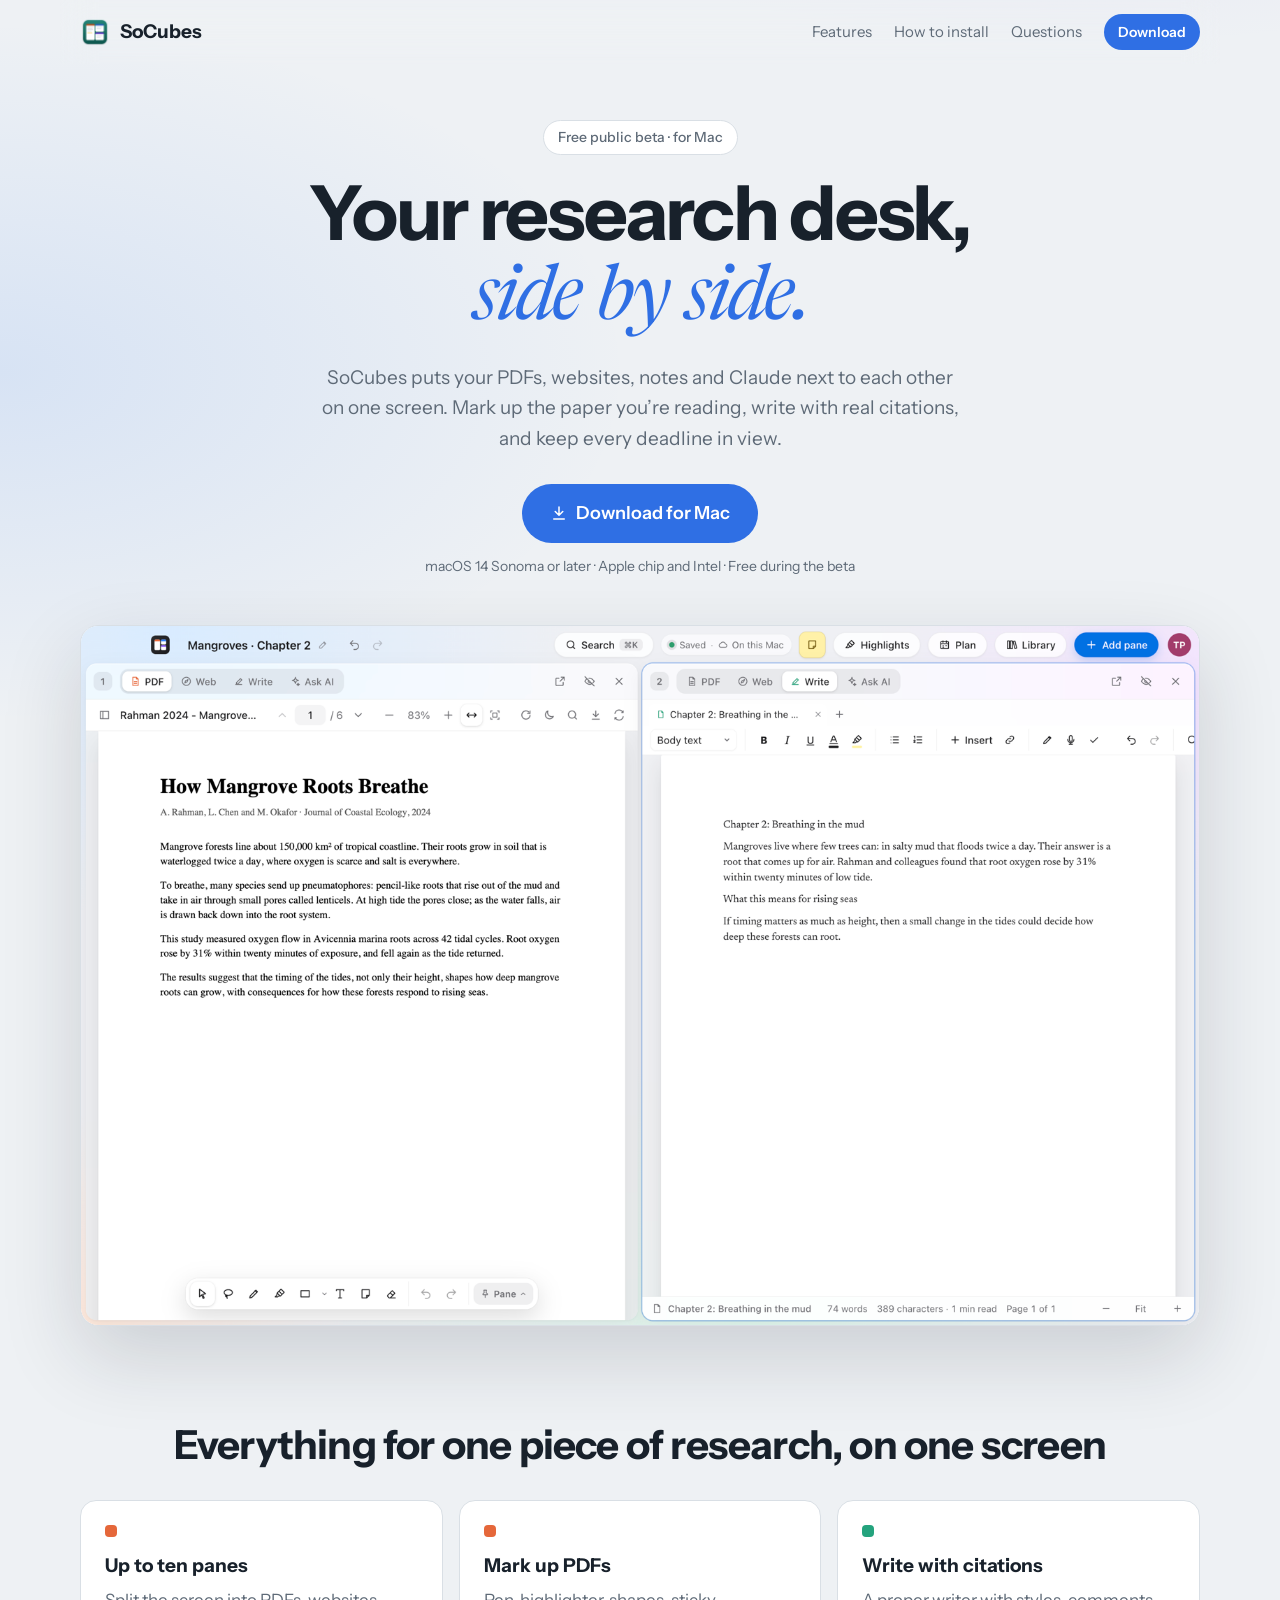
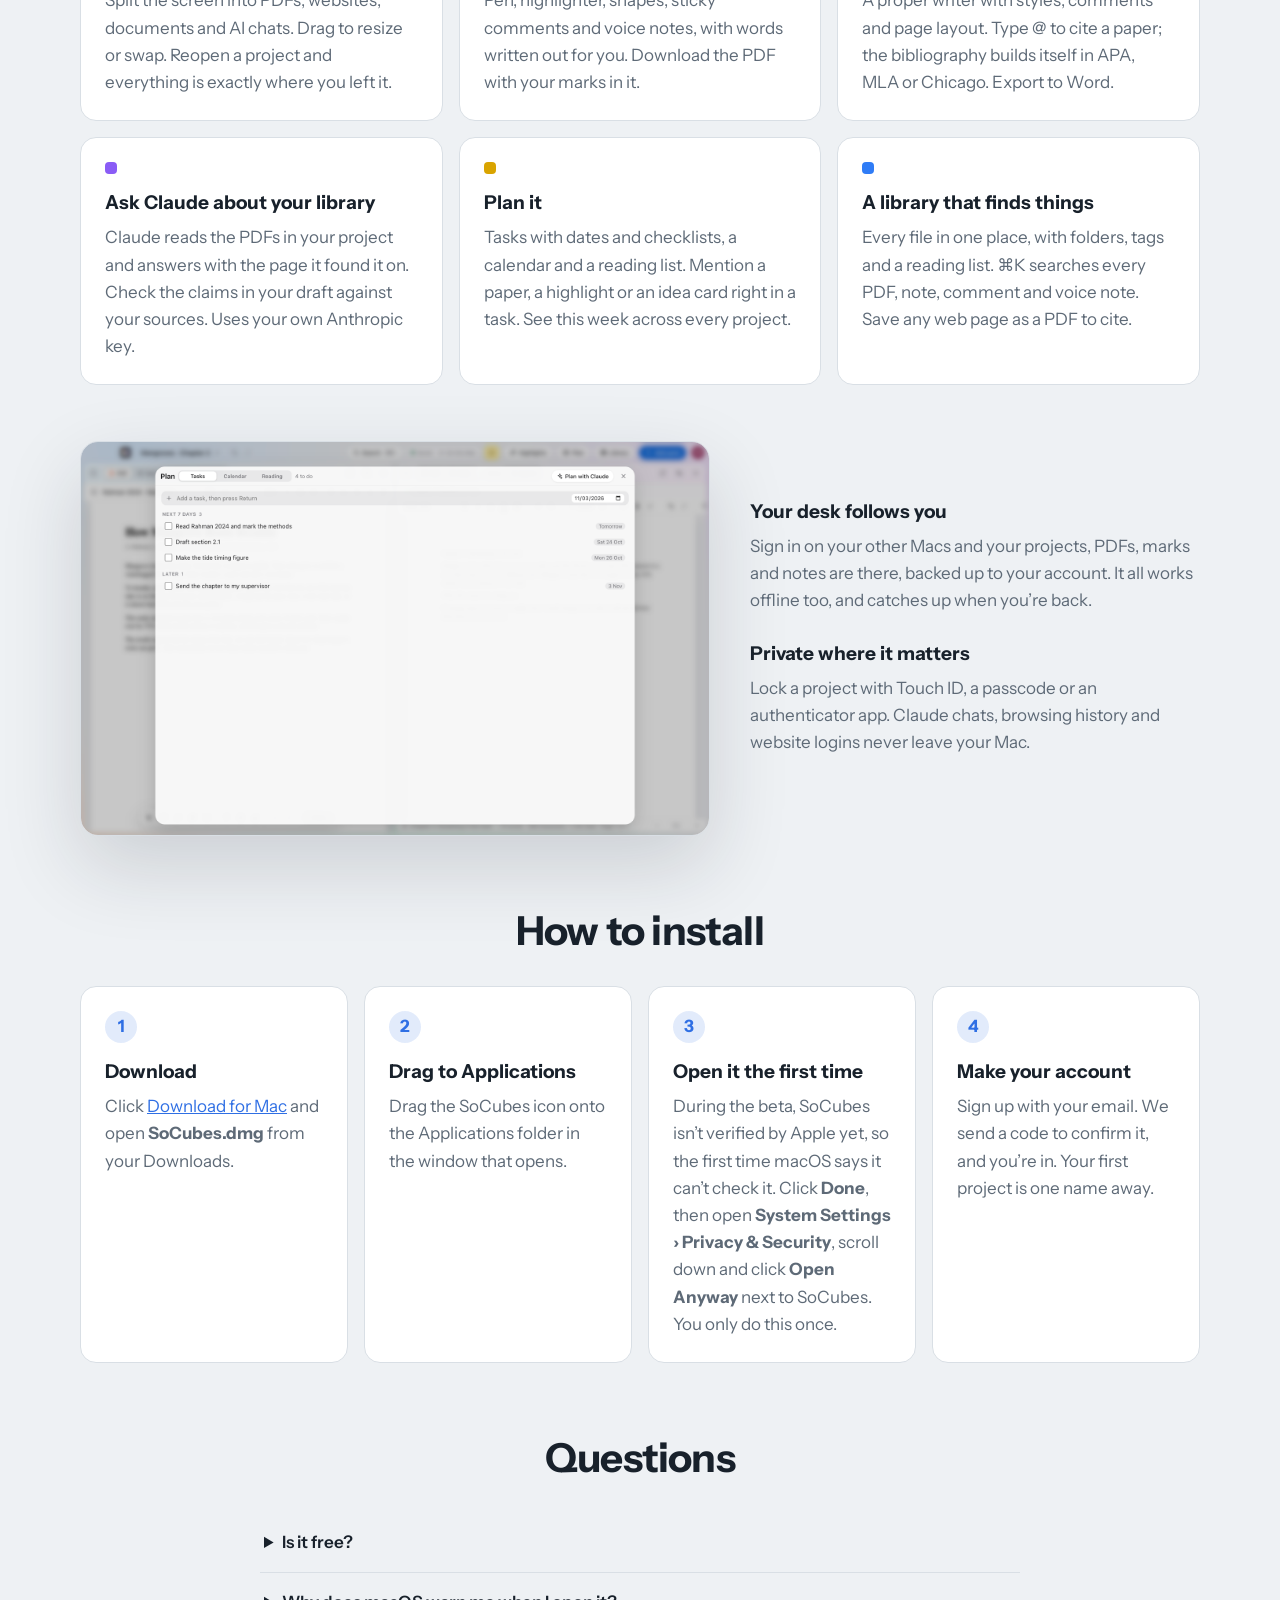
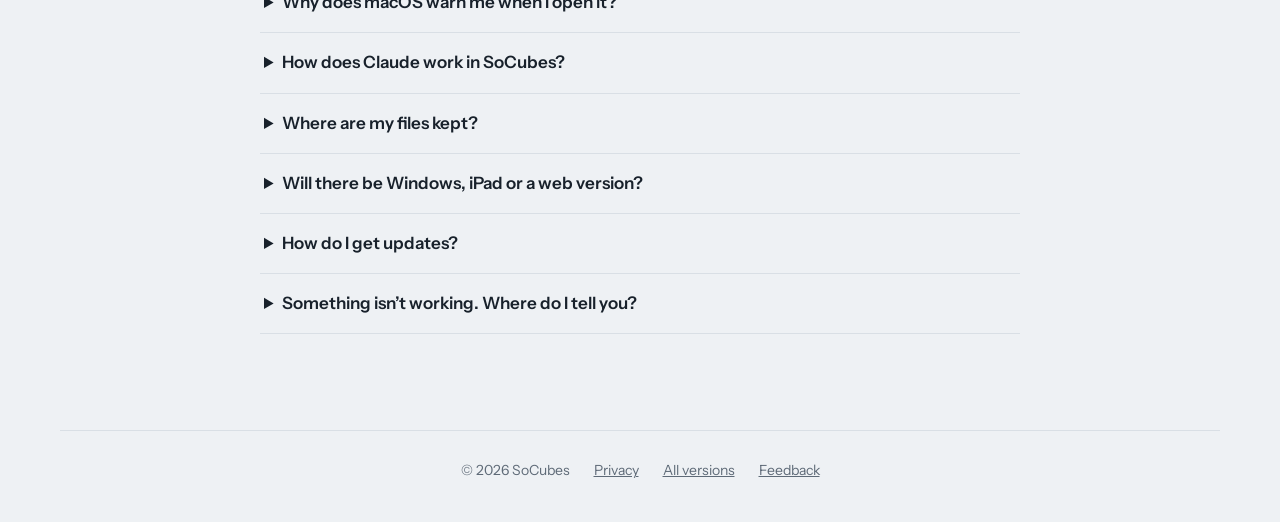
==== index.html @ 7f80adb2 "SoCubes website Co-Authored-By: Claude Opus 5.5 <noreply@anthropic.com>" ====
<!doctype html>
<html lang="en">
  <head>
    <meta charset="utf-8" />
    <meta name="viewport" content="width=device-width, initial-scale=1" />
    <title>SoCubes · Your research desk, side by side</title>
    <meta
      name="description"
      content="SoCubes puts your PDFs, websites, notes and Claude side by side on your Mac. Mark up papers, write with citations, plan your deadlines. Free while in beta."
    />
    <meta property="og:title" content="SoCubes · Your research desk, side by side" />
    <meta
      property="og:description"
      content="PDFs, websites, notes and Claude side by side on your Mac. Free while in beta."
    />
    <meta property="og:image" content="https://socubes.space/images/workspace.png" />
    <meta property="og:url" content="https://socubes.space/" />
    <meta name="twitter:card" content="summary_large_image" />
    <link rel="icon" type="image/png" href="images/icon.png" />
    <link rel="apple-touch-icon" href="images/icon.png" />
    <link rel="preconnect" href="https://fonts.googleapis.com" />
    <link rel="preconnect" href="https://fonts.gstatic.com" crossorigin />
    <link
      href="https://fonts.googleapis.com/css2?family=Instrument+Sans:wght@400;500;600;700&family=Newsreader:ital,opsz,wght@0,6..72,400;0,6..72,600;1,6..72,400&display=swap"
      rel="stylesheet"
    />
    <link rel="stylesheet" href="style.css" />
  </head>
  <body>
    <header class="top">
      <a class="brand" href="#">
        <img src="images/icon.png" alt="" width="30" height="30" />
        SoCubes
      </a>
      <nav class="top__nav" aria-label="Site">
        <a href="#features">Features</a>
        <a href="#install">How to install</a>
        <a href="#questions">Questions</a>
        <a class="button button--small" href="#download">Download</a>
      </nav>
    </header>

    <main>
      <section class="hero">
        <p class="pill">Free public beta · for Mac</p>
        <h1>Your research desk,<br /><em>side by side.</em></h1>
        <p class="hero__lead">
          SoCubes puts your PDFs, websites, notes and Claude next to each other on one screen. Mark up
          the paper you’re reading, write with real citations, and keep every deadline in view.
        </p>
        <div class="hero__actions" id="download">
          <a
            class="button button--big"
            href="https://github.com/Okkar685/socubes/releases/latest/download/SoCubes.dmg"
          >
            <svg width="18" height="18" viewBox="0 0 24 24" aria-hidden="true">
              <path
                d="M12 4v11M7 10l5 5 5-5M5 20h14"
                fill="none"
                stroke="currentColor"
                stroke-width="2"
                stroke-linecap="round"
                stroke-linejoin="round"
              />
            </svg>
            Download for Mac
          </a>
          <p class="hero__small">
            macOS 14 Sonoma or later · Apple chip and Intel · Free during the beta
          </p>
        </div>
        <figure class="shot shot--hero">
          <img
            src="images/workspace.png"
            alt="SoCubes with a research paper on the left and a chapter being written on the right"
            width="1600"
            height="1000"
          />
        </figure>
      </section>

      <section class="features" id="features">
        <h2>Everything for one piece of research, on one screen</h2>
        <div class="grid">
          <article class="card">
            <span class="card__dot" style="--dot: #e5673a"></span>
            <h3>Up to ten panes</h3>
            <p>
              Split the screen into PDFs, websites, documents and AI chats. Drag to resize or swap.
              Reopen a project and everything is exactly where you left it.
            </p>
          </article>
          <article class="card">
            <span class="card__dot" style="--dot: #e5673a"></span>
            <h3>Mark up PDFs</h3>
            <p>
              Pen, highlighter, shapes, sticky comments and voice notes, with words written out for
              you. Download the PDF with your marks in it.
            </p>
          </article>
          <article class="card">
            <span class="card__dot" style="--dot: #24a37d"></span>
            <h3>Write with citations</h3>
            <p>
              A proper writer with styles, comments and page layout. Type @ to cite a paper; the
              bibliography builds itself in APA, MLA or Chicago. Export to Word.
            </p>
          </article>
          <article class="card">
            <span class="card__dot" style="--dot: #8a5cf6"></span>
            <h3>Ask Claude about your library</h3>
            <p>
              Claude reads the PDFs in your project and answers with the page it found it on. Check
              the claims in your draft against your sources. Uses your own Anthropic key.
            </p>
          </article>
          <article class="card">
            <span class="card__dot" style="--dot: #d9a400"></span>
            <h3>Plan it</h3>
            <p>
              Tasks with dates and checklists, a calendar and a reading list. Mention a paper, a
              highlight or an idea card right in a task. See this week across every project.
            </p>
          </article>
          <article class="card">
            <span class="card__dot" style="--dot: #2f7cf6"></span>
            <h3>A library that finds things</h3>
            <p>
              Every file in one place, with folders, tags and a reading list. ⌘K searches every
              PDF, note, comment and voice note. Save any web page as a PDF to cite.
            </p>
          </article>
        </div>

        <div class="split">
          <figure class="shot">
            <img
              src="images/plan.png"
              alt="The plan: tasks due today, this week and later"
              width="1600"
              height="1000"
              loading="lazy"
            />
          </figure>
          <div class="split__text">
            <h3>Your desk follows you</h3>
            <p>
              Sign in on your other Macs and your projects, PDFs, marks and notes are there, backed
              up to your account. It all works offline too, and catches up when you’re back.
            </p>
            <h3>Private where it matters</h3>
            <p>
              Lock a project with Touch ID, a passcode or an authenticator app. Claude chats,
              browsing history and website logins never leave your Mac.
            </p>
          </div>
        </div>
      </section>

      <section class="install" id="install">
        <h2>How to install</h2>
        <ol class="steps">
          <li>
            <h3>Download</h3>
            <p>
              Click <a href="#download">Download for Mac</a> and open <b>SoCubes.dmg</b> from your
              Downloads.
            </p>
          </li>
          <li>
            <h3>Drag to Applications</h3>
            <p>Drag the SoCubes icon onto the Applications folder in the window that opens.</p>
          </li>
          <li>
            <h3>Open it the first time</h3>
            <p>
              During the beta, SoCubes isn’t verified by Apple yet, so the first time macOS says it
              can’t check it. Click <b>Done</b>, then open
              <b>System Settings › Privacy &amp; Security</b>, scroll down and click
              <b>Open Anyway</b> next to SoCubes. You only do this once.
            </p>
          </li>
          <li>
            <h3>Make your account</h3>
            <p>
              Sign up with your email. We send a code to confirm it, and you’re in. Your first
              project is one name away.
            </p>
          </li>
        </ol>
      </section>

      <section class="faq" id="questions">
        <h2>Questions</h2>
        <details>
          <summary>Is it free?</summary>
          <p>Yes, completely free while SoCubes is in beta.</p>
        </details>
        <details>
          <summary>Why does macOS warn me when I open it?</summary>
          <p>
            Apple checks apps that aren’t from the App Store. SoCubes is going through that check
            now; until it’s done, macOS asks you to confirm once (step 3 above). Updates after that
            will open without the warning.
          </p>
        </details>
        <details>
          <summary>How does Claude work in SoCubes?</summary>
          <p>
            You add your own key from Anthropic in Settings. It’s kept in your Mac’s Keychain, and
            your questions go from your Mac straight to Anthropic. You can also sign in to ChatGPT,
            Gemini, Perplexity, Grok or Copilot right inside a pane.
          </p>
        </details>
        <details>
          <summary>Where are my files kept?</summary>
          <p>
            On your Mac first, and backed up to your SoCubes account so they appear on your other
            Macs. Only you can see them. Read the <a href="privacy.html">privacy page</a> for the
            details.
          </p>
        </details>
        <details>
          <summary>Will there be Windows, iPad or a web version?</summary>
          <p>Yes, they’re on the way, with the same account, so your desk follows you there too.</p>
        </details>
        <details>
          <summary>How do I get updates?</summary>
          <p>
            SoCubes tells you when a new version is out. Click <b>Download</b>, then drag it to
            Applications again; your projects stay just as they are.
          </p>
        </details>
        <details>
          <summary>Something isn’t working. Where do I tell you?</summary>
          <p>
            Tell us on the
            <a href="https://github.com/Okkar685/socubes/issues">SoCubes feedback page</a>. Say
            what you did and what happened, and add a screenshot if you can.
          </p>
        </details>
      </section>
    </main>

    <footer class="foot">
      <span>© 2026 SoCubes</span>
      <a href="privacy.html">Privacy</a>
      <a href="https://github.com/Okkar685/socubes/releases">All versions</a>
      <a href="https://github.com/Okkar685/socubes/issues">Feedback</a>
    </footer>
  </body>
</html>
---- style.css ----
:root {
  --bg: #eef1f4;
  --surface: #ffffff;
  --ink: #18212b;
  --muted: #5e6a77;
  --line: #d9dfe5;
  --accent: #2f6fe4;
  --accent-ink: #ffffff;
  --shadow: 0 30px 80px rgb(24 33 43 / 16%);
  color-scheme: light dark;
}

@media (prefers-color-scheme: dark) {
  :root {
    --bg: #12161b;
    --surface: #1c2229;
    --ink: #eef2f6;
    --muted: #9aa6b2;
    --line: #2c343d;
    --accent: #5b93f5;
    --shadow: 0 30px 80px rgb(0 0 0 / 50%);
  }
}

* {
  box-sizing: border-box;
}

html {
  scroll-behavior: smooth;
}

body {
  margin: 0;
  background:
    radial-gradient(1200px 600px at 85% -10%, color-mix(in srgb, #8a5cf6 14%, transparent), transparent 70%),
    radial-gradient(900px 500px at 0% 10%, color-mix(in srgb, #2f7cf6 12%, transparent), transparent 70%),
    var(--bg);
  color: var(--ink);
  font-family: 'Instrument Sans', system-ui, sans-serif;
  font-size: 17px;
  line-height: 1.6;
}

a {
  color: var(--accent);
}

img {
  max-width: 100%;
  height: auto;
  display: block;
}

.top {
  position: sticky;
  top: 0;
  z-index: 5;
  display: flex;
  align-items: center;
  justify-content: space-between;
  gap: 16px;
  max-width: 1160px;
  margin: 0 auto;
  padding: 14px 20px;
  backdrop-filter: blur(16px);
}

.brand {
  display: flex;
  align-items: center;
  gap: 10px;
  color: var(--ink);
  font-size: 19px;
  font-weight: 700;
  text-decoration: none;
}

.brand img {
  border-radius: 8px;
}

.top__nav {
  display: flex;
  align-items: center;
  gap: 22px;
  font-size: 15px;
}

.top__nav a:not(.button) {
  color: var(--muted);
  text-decoration: none;
}

.top__nav a:not(.button):hover {
  color: var(--ink);
}

.button {
  display: inline-flex;
  align-items: center;
  gap: 8px;
  padding: 10px 18px;
  border-radius: 999px;
  background: var(--accent);
  color: var(--accent-ink);
  font-weight: 600;
  text-decoration: none;
  transition: transform 0.15s ease, box-shadow 0.15s ease;
}

.button:hover {
  transform: translateY(-1px);
  box-shadow: 0 10px 24px color-mix(in srgb, var(--accent) 35%, transparent);
}

.button--small {
  padding: 7px 14px;
  font-size: 14px;
}

.button--big {
  padding: 15px 28px;
  font-size: 18px;
}

main {
  max-width: 1160px;
  margin: 0 auto;
  padding: 0 20px;
}

.hero {
  padding: 56px 0 24px;
  text-align: center;
}

.pill {
  display: inline-block;
  margin: 0 0 18px;
  padding: 5px 14px;
  border: 1px solid var(--line);
  border-radius: 999px;
  background: var(--surface);
  color: var(--muted);
  font-size: 14px;
  font-weight: 500;
}

h1 {
  margin: 0;
  font-size: clamp(40px, 7vw, 76px);
  line-height: 1.04;
  letter-spacing: -0.03em;
}

h1 em {
  font-family: 'Newsreader', Georgia, serif;
  font-weight: 400;
  color: var(--accent);
}

.hero__lead {
  max-width: 640px;
  margin: 22px auto 30px;
  color: var(--muted);
  font-size: 19px;
}

.hero__small {
  margin: 12px 0 0;
  color: var(--muted);
  font-size: 14px;
}

.shot {
  margin: 0;
  overflow: hidden;
  border: 1px solid var(--line);
  border-radius: 18px;
  background: var(--surface);
  box-shadow: var(--shadow);
}

.shot--hero {
  margin-top: 48px;
}

section {
  padding: 72px 0 0;
}

h2 {
  margin: 0 0 32px;
  font-size: clamp(28px, 4vw, 40px);
  line-height: 1.15;
  letter-spacing: -0.02em;
  text-align: center;
}

h3 {
  margin: 0 0 6px;
  font-size: 19px;
}

.grid {
  display: grid;
  grid-template-columns: repeat(auto-fit, minmax(300px, 1fr));
  gap: 16px;
}

.card {
  padding: 24px;
  border: 1px solid var(--line);
  border-radius: 16px;
  background: var(--surface);
}

.card p,
.split__text p,
.steps p,
.faq p {
  margin: 0;
  color: var(--muted);
}

.card__dot {
  display: block;
  width: 12px;
  height: 12px;
  margin-bottom: 14px;
  border-radius: 4px;
  background: var(--dot);
}

.split {
  display: grid;
  grid-template-columns: minmax(0, 1.4fr) minmax(0, 1fr);
  align-items: center;
  gap: 40px;
  margin-top: 56px;
}

.split__text h3 + p {
  margin-bottom: 24px;
}

.steps {
  display: grid;
  grid-template-columns: repeat(auto-fit, minmax(240px, 1fr));
  gap: 16px;
  margin: 0;
  padding: 0;
  list-style: none;
  counter-reset: step;
}

.steps li {
  position: relative;
  padding: 24px;
  border: 1px solid var(--line);
  border-radius: 16px;
  background: var(--surface);
  counter-increment: step;
}

.steps li::before {
  content: counter(step);
  display: grid;
  place-items: center;
  width: 32px;
  height: 32px;
  margin-bottom: 14px;
  border-radius: 50%;
  background: color-mix(in srgb, var(--accent) 14%, transparent);
  color: var(--accent);
  font-weight: 700;
}

.faq {
  max-width: 760px;
  margin: 0 auto;
}

.faq details {
  border-bottom: 1px solid var(--line);
  padding: 16px 4px;
}

.faq summary {
  cursor: pointer;
  font-weight: 600;
}

.faq details p {
  margin-top: 8px;
}

.foot {
  display: flex;
  flex-wrap: wrap;
  justify-content: center;
  gap: 8px 24px;
  max-width: 1160px;
  margin: 96px auto 0;
  padding: 28px 20px 40px;
  border-top: 1px solid var(--line);
  color: var(--muted);
  font-size: 14px;
}

.foot a {
  color: var(--muted);
}

.page {
  max-width: 760px;
  margin: 0 auto;
  padding: 40px 20px 0;
}

.page h1 {
  font-size: clamp(32px, 5vw, 48px);
  margin-bottom: 8px;
}

.page h2 {
  margin: 40px 0 10px;
  font-size: 22px;
  text-align: left;
}

.page p,
.page li {
  color: var(--muted);
}

@media (max-width: 760px) {
  .top__nav a:not(.button) {
    display: none;
  }

  .split {
    grid-template-columns: 1fr;
  }

  .hero {
    padding-top: 32px;
  }
}
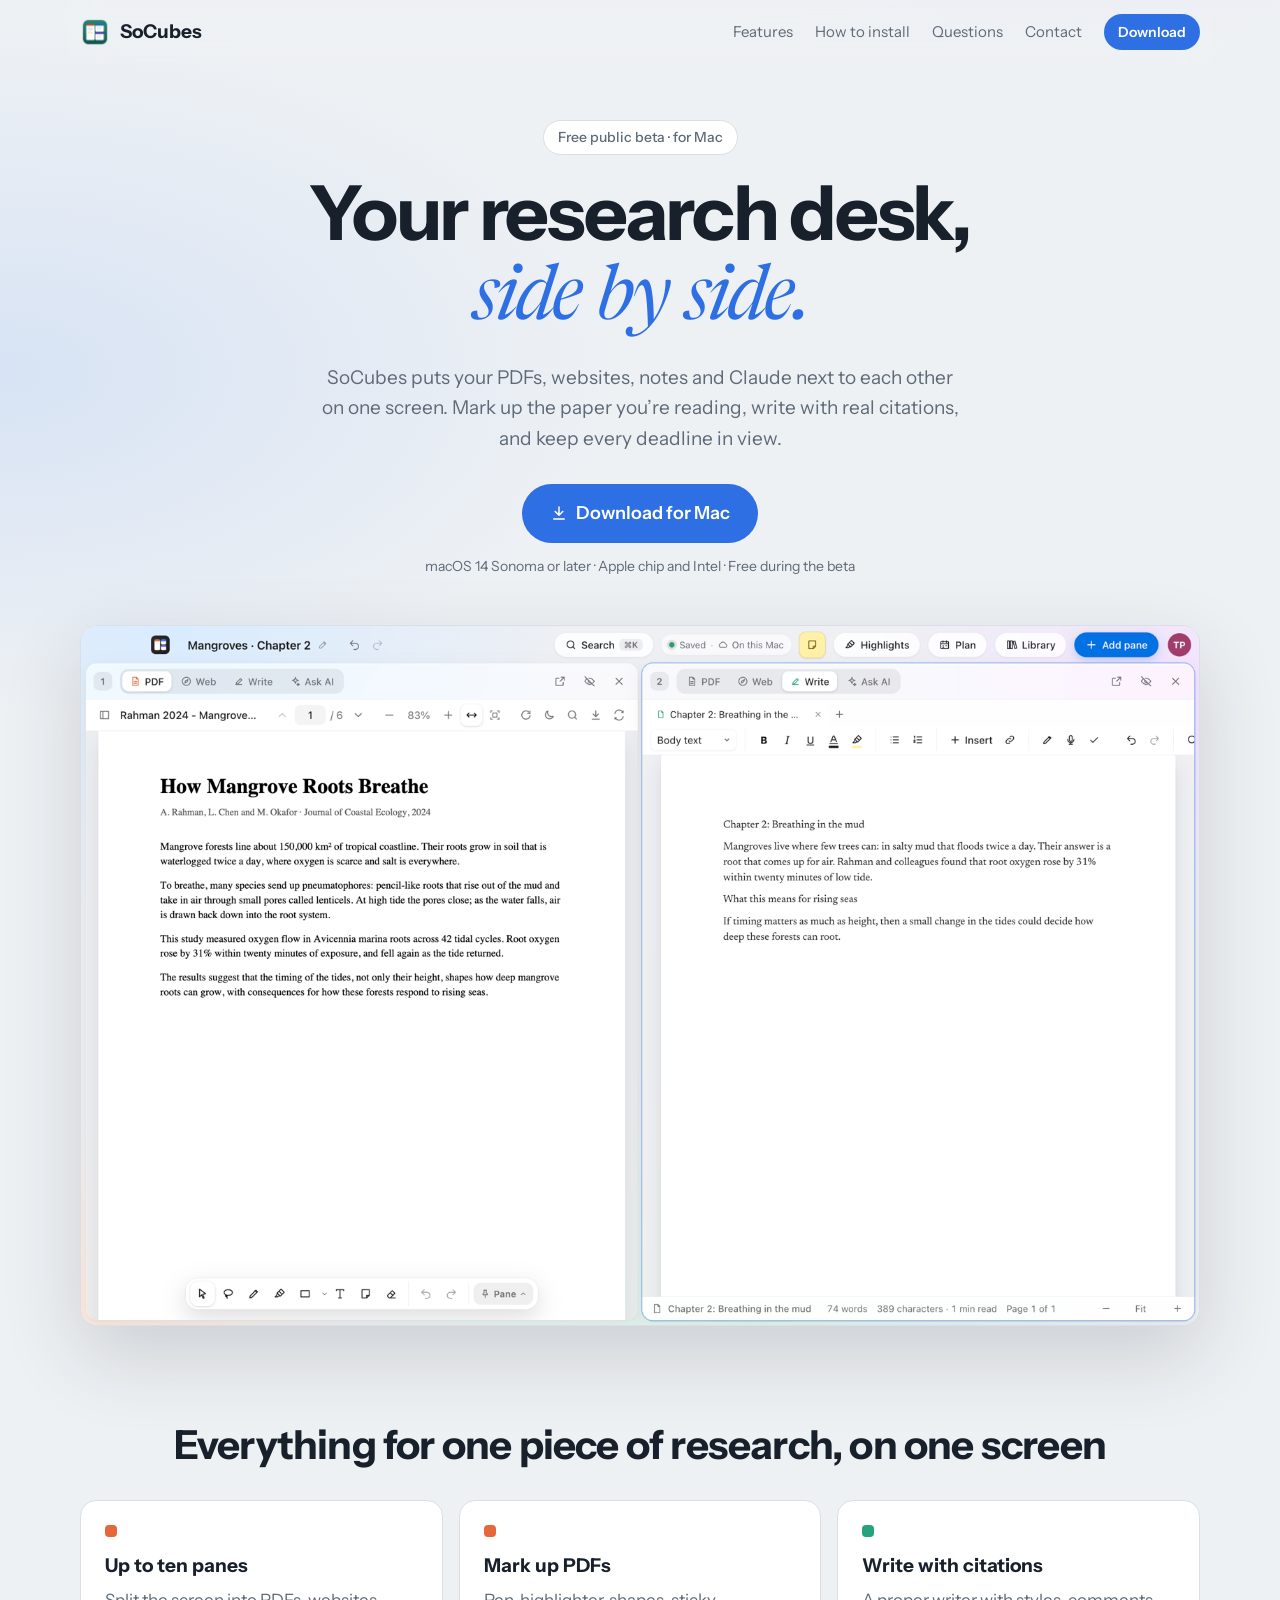
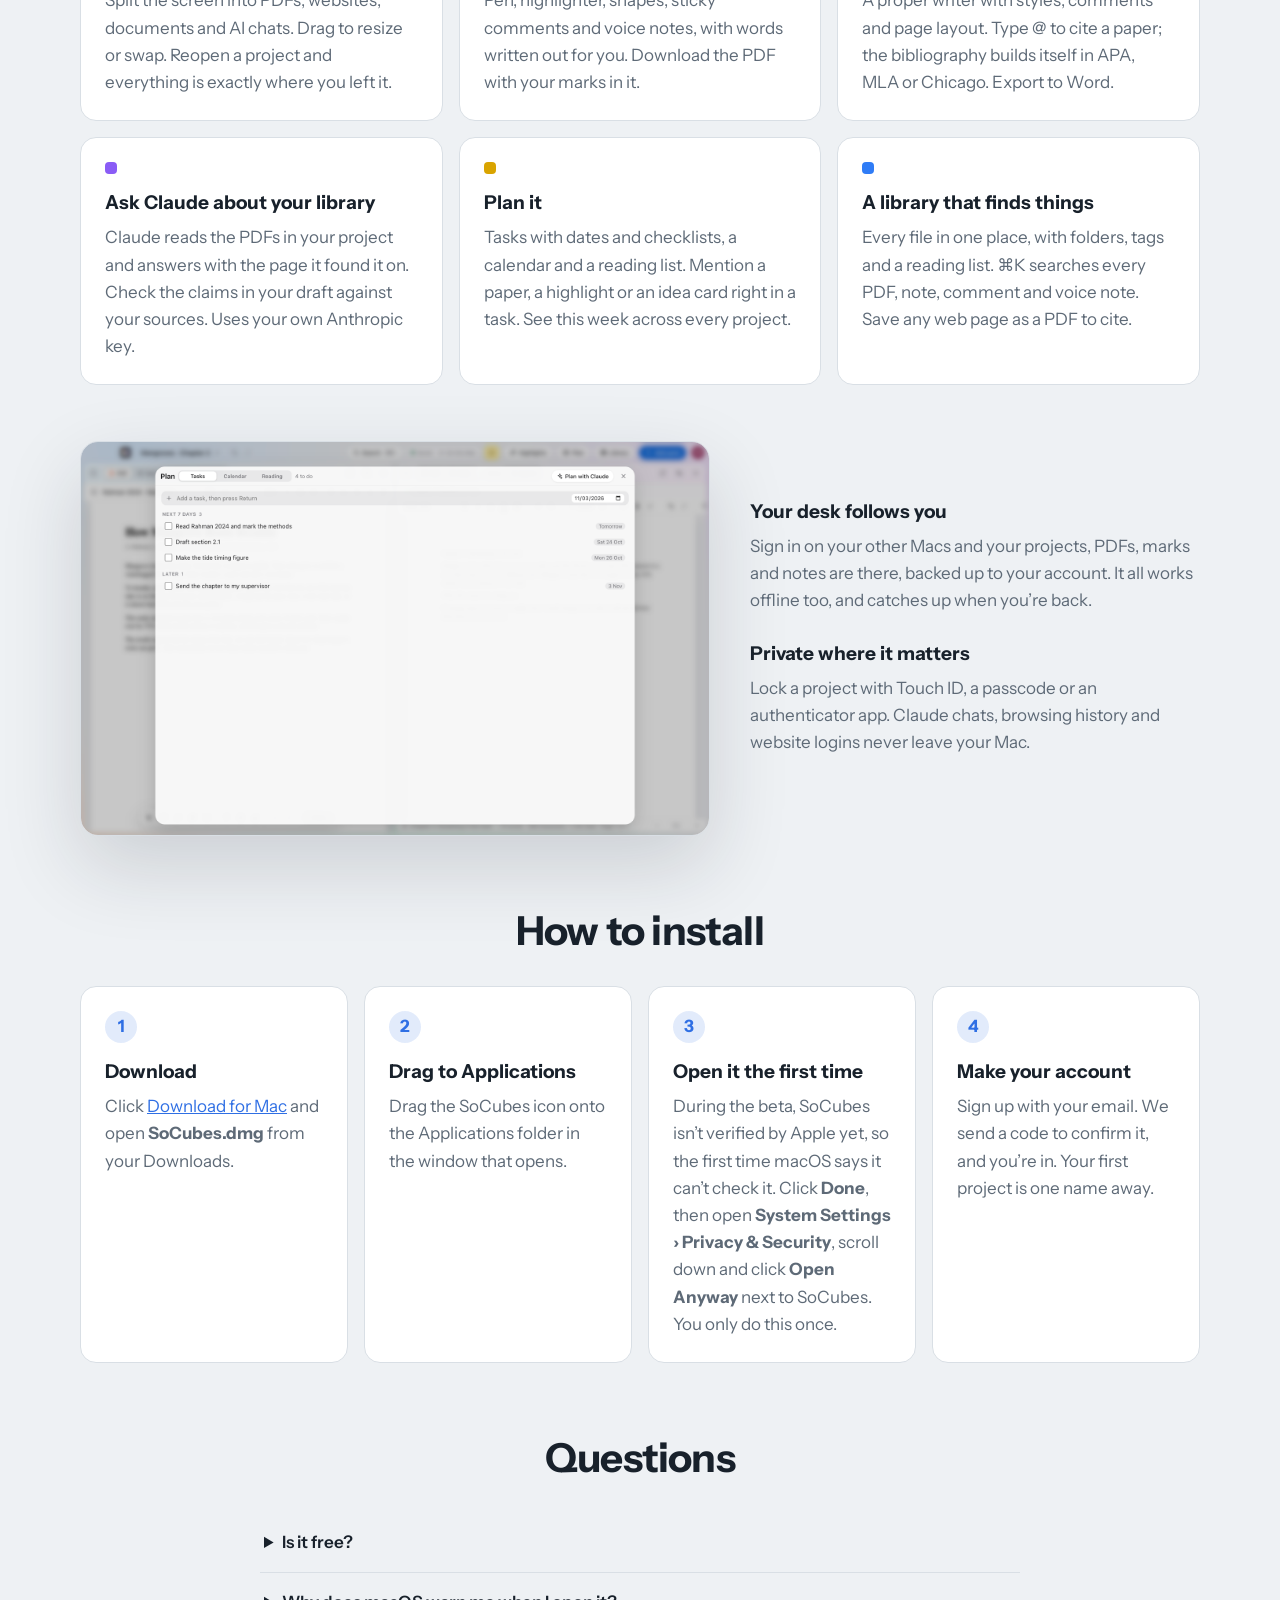
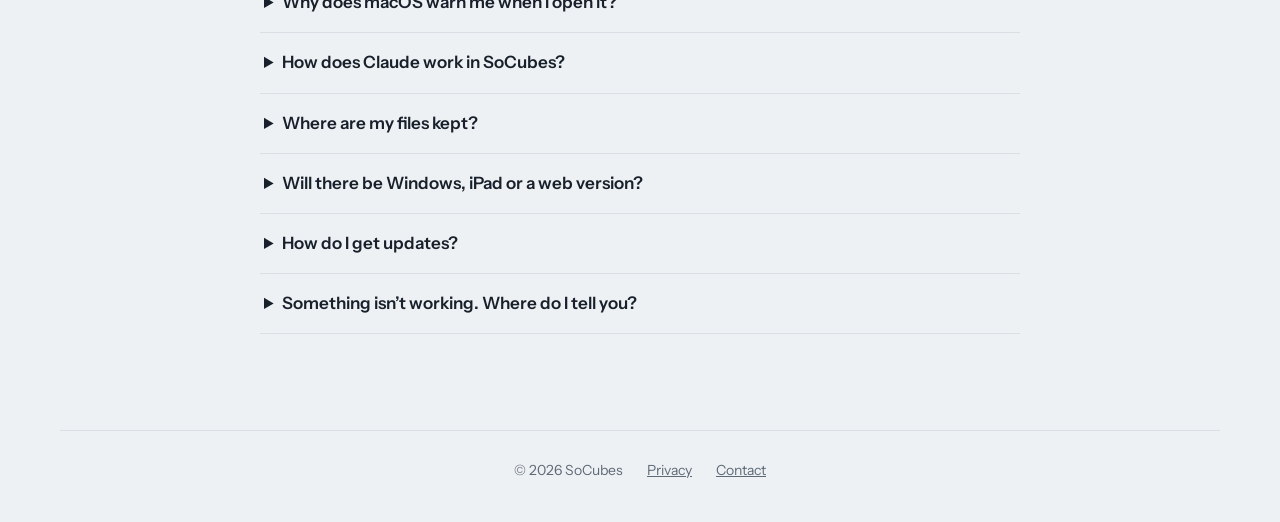
==== commit eb081d36: "Contact form, /download link, no GitHub links Co-Authored-By: Claude Opus 5.5 <noreply@anthropic.com" ====
--- a/index.html
+++ b/index.html
@@ -36,6 +36,7 @@
         <a href="#features">Features</a>
         <a href="#install">How to install</a>
         <a href="#questions">Questions</a>
+        <a href="contact.html">Contact</a>
         <a class="button button--small" href="#download">Download</a>
       </nav>
     </header>
@@ -51,7 +52,7 @@
         <div class="hero__actions" id="download">
           <a
             class="button button--big"
-            href="https://github.com/Okkar685/socubes/releases/latest/download/SoCubes.dmg"
+            href="/download"
           >
             <svg width="18" height="18" viewBox="0 0 24 24" aria-hidden="true">
               <path
@@ -234,9 +235,8 @@
         <details>
           <summary>Something isn’t working. Where do I tell you?</summary>
           <p>
-            Tell us on the
-            <a href="https://github.com/Okkar685/socubes/issues">SoCubes feedback page</a>. Say
-            what you did and what happened, and add a screenshot if you can.
+            Write to us on the <a href="contact.html">contact page</a>. Say what you did and what
+            happened; we read every message.
           </p>
         </details>
       </section>
@@ -245,8 +245,7 @@
     <footer class="foot">
       <span>© 2026 SoCubes</span>
       <a href="privacy.html">Privacy</a>
-      <a href="https://github.com/Okkar685/socubes/releases">All versions</a>
-      <a href="https://github.com/Okkar685/socubes/issues">Feedback</a>
+      <a href="contact.html">Contact</a>
     </footer>
   </body>
 </html>
--- a/style.css
+++ b/style.css
@@ -348,3 +348,77 @@
     padding-top: 32px;
   }
 }
+
+/* ---------- Contact ---------- */
+
+.contact {
+  display: flex;
+  flex-direction: column;
+  gap: 16px;
+  margin-top: 28px;
+  padding: 24px;
+  border: 1px solid var(--line);
+  border-radius: 16px;
+  background: var(--surface);
+}
+
+.contact__row {
+  display: grid;
+  grid-template-columns: repeat(auto-fit, minmax(220px, 1fr));
+  gap: 16px;
+}
+
+.contact__field {
+  display: flex;
+  flex-direction: column;
+  gap: 6px;
+  font-size: 15px;
+  font-weight: 600;
+}
+
+.contact input,
+.contact select,
+.contact textarea {
+  width: 100%;
+  padding: 11px 13px;
+  border: 1px solid var(--line);
+  border-radius: 10px;
+  background: var(--bg);
+  color: var(--ink);
+  font: inherit;
+  font-weight: 400;
+}
+
+.contact textarea {
+  resize: vertical;
+}
+
+.contact input:focus,
+.contact select:focus,
+.contact textarea:focus {
+  outline: 2px solid color-mix(in srgb, var(--accent) 50%, transparent);
+  border-color: var(--accent);
+}
+
+.contact .button {
+  align-self: flex-start;
+  border: 0;
+  cursor: pointer;
+  font-family: inherit;
+}
+
+.contact__small {
+  margin: 0;
+  color: var(--muted);
+  font-size: 14px;
+}
+
+.contact__trap {
+  position: absolute;
+  left: -10000px;
+}
+
+.page--center {
+  text-align: center;
+  padding-top: 96px;
+}
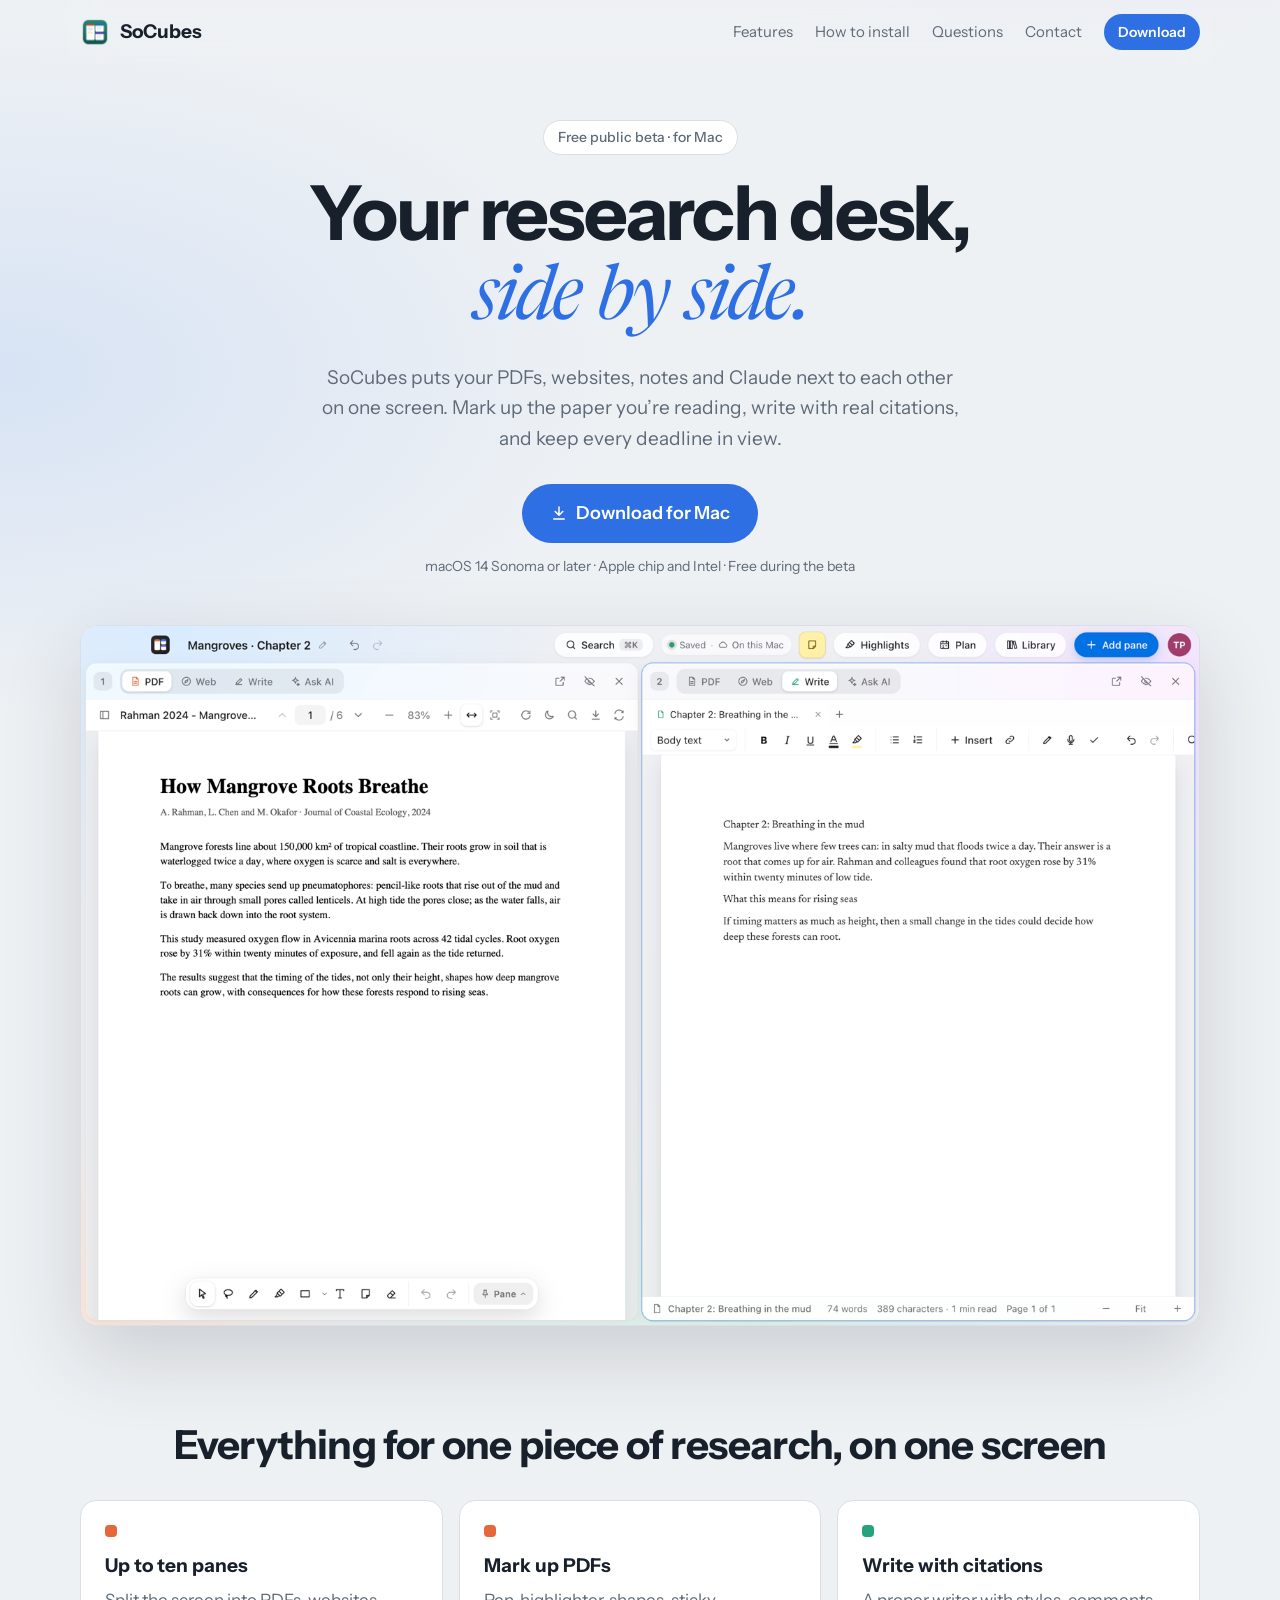
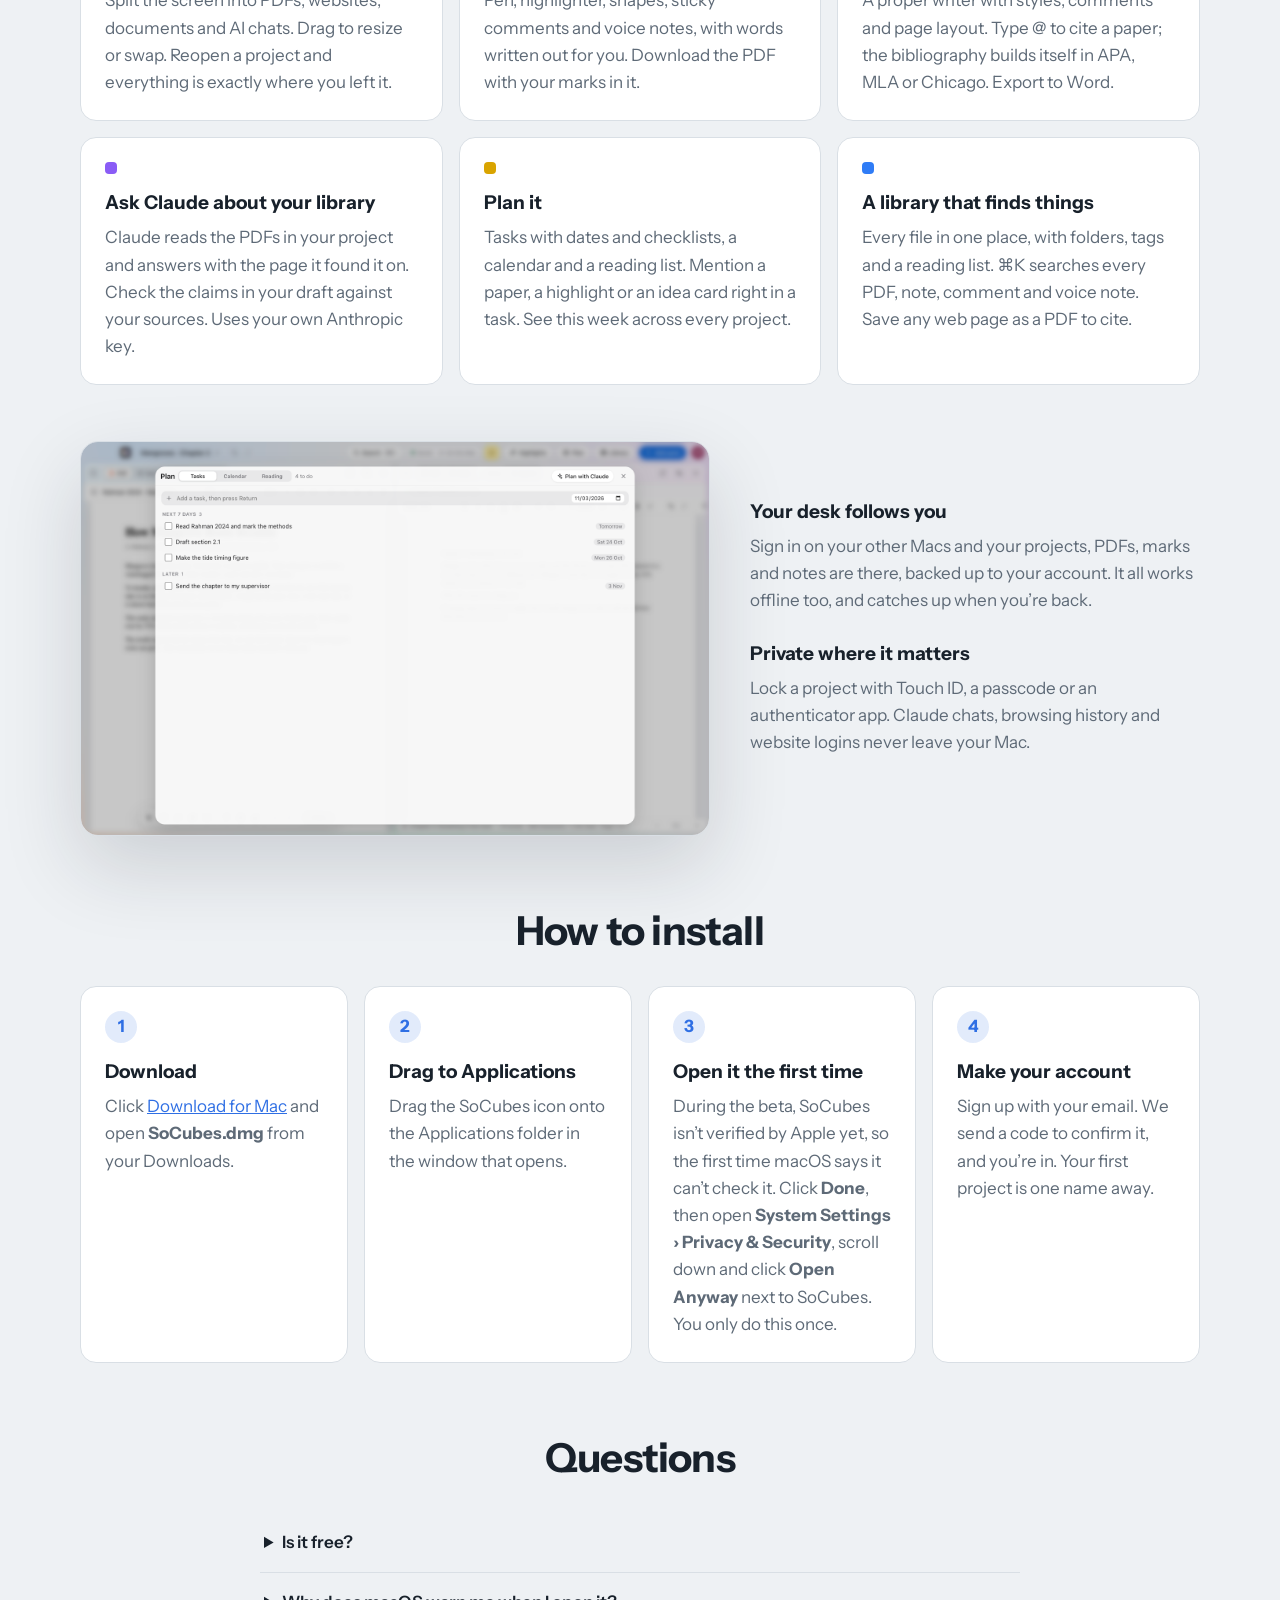
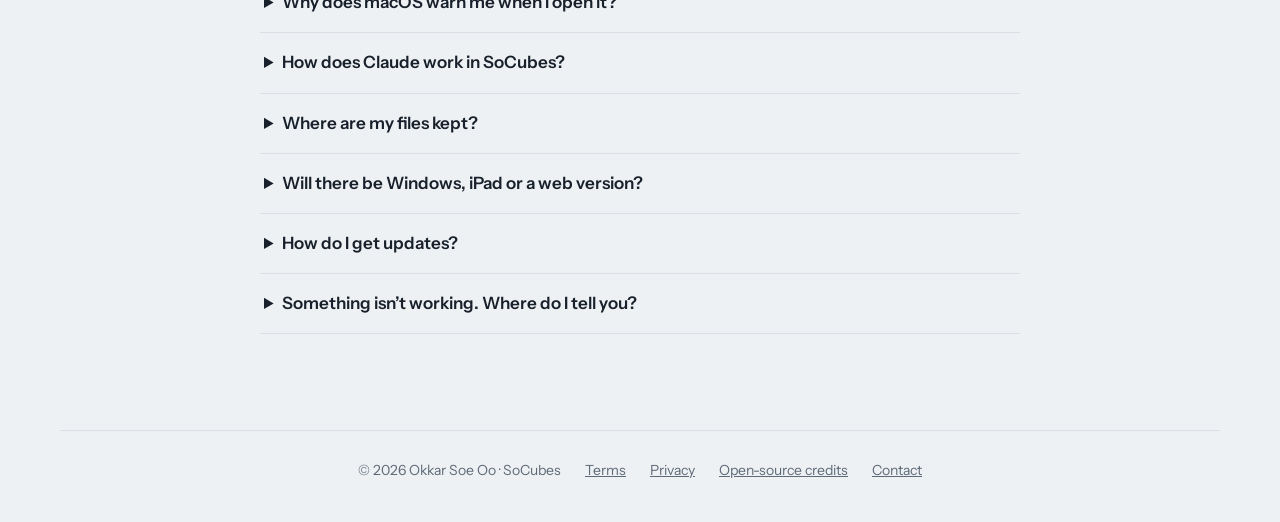
==== commit 5f68a6d8: "Terms, privacy, credits Co-Authored-By: Claude Opus 5.5 <noreply@anthropic.com>" ====
--- a/index.html
+++ b/index.html
@@ -243,8 +243,10 @@
     </main>
 
     <footer class="foot">
-      <span>© 2026 SoCubes</span>
+      <span>© 2026 Okkar Soe Oo · SoCubes</span>
+      <a href="terms.html">Terms</a>
       <a href="privacy.html">Privacy</a>
+      <a href="credits.html">Open-source credits</a>
       <a href="contact.html">Contact</a>
     </footer>
   </body>
--- a/style.css
+++ b/style.css
@@ -422,3 +422,34 @@
   text-align: center;
   padding-top: 96px;
 }
+
+/* ---------- Credits ---------- */
+
+.credits {
+  margin: 24px 0 0;
+  padding: 0;
+  list-style: none;
+  columns: 2 280px;
+  column-gap: 32px;
+  font-size: 14px;
+}
+
+.credits li {
+  break-inside: avoid;
+  padding: 4px 0;
+}
+
+.credits span {
+  color: var(--muted);
+}
+
+/* ---------- Terms and privacy ---------- */
+
+.legal h2 {
+  font-size: 19px;
+}
+
+.legal p,
+.legal li {
+  line-height: 1.65;
+}
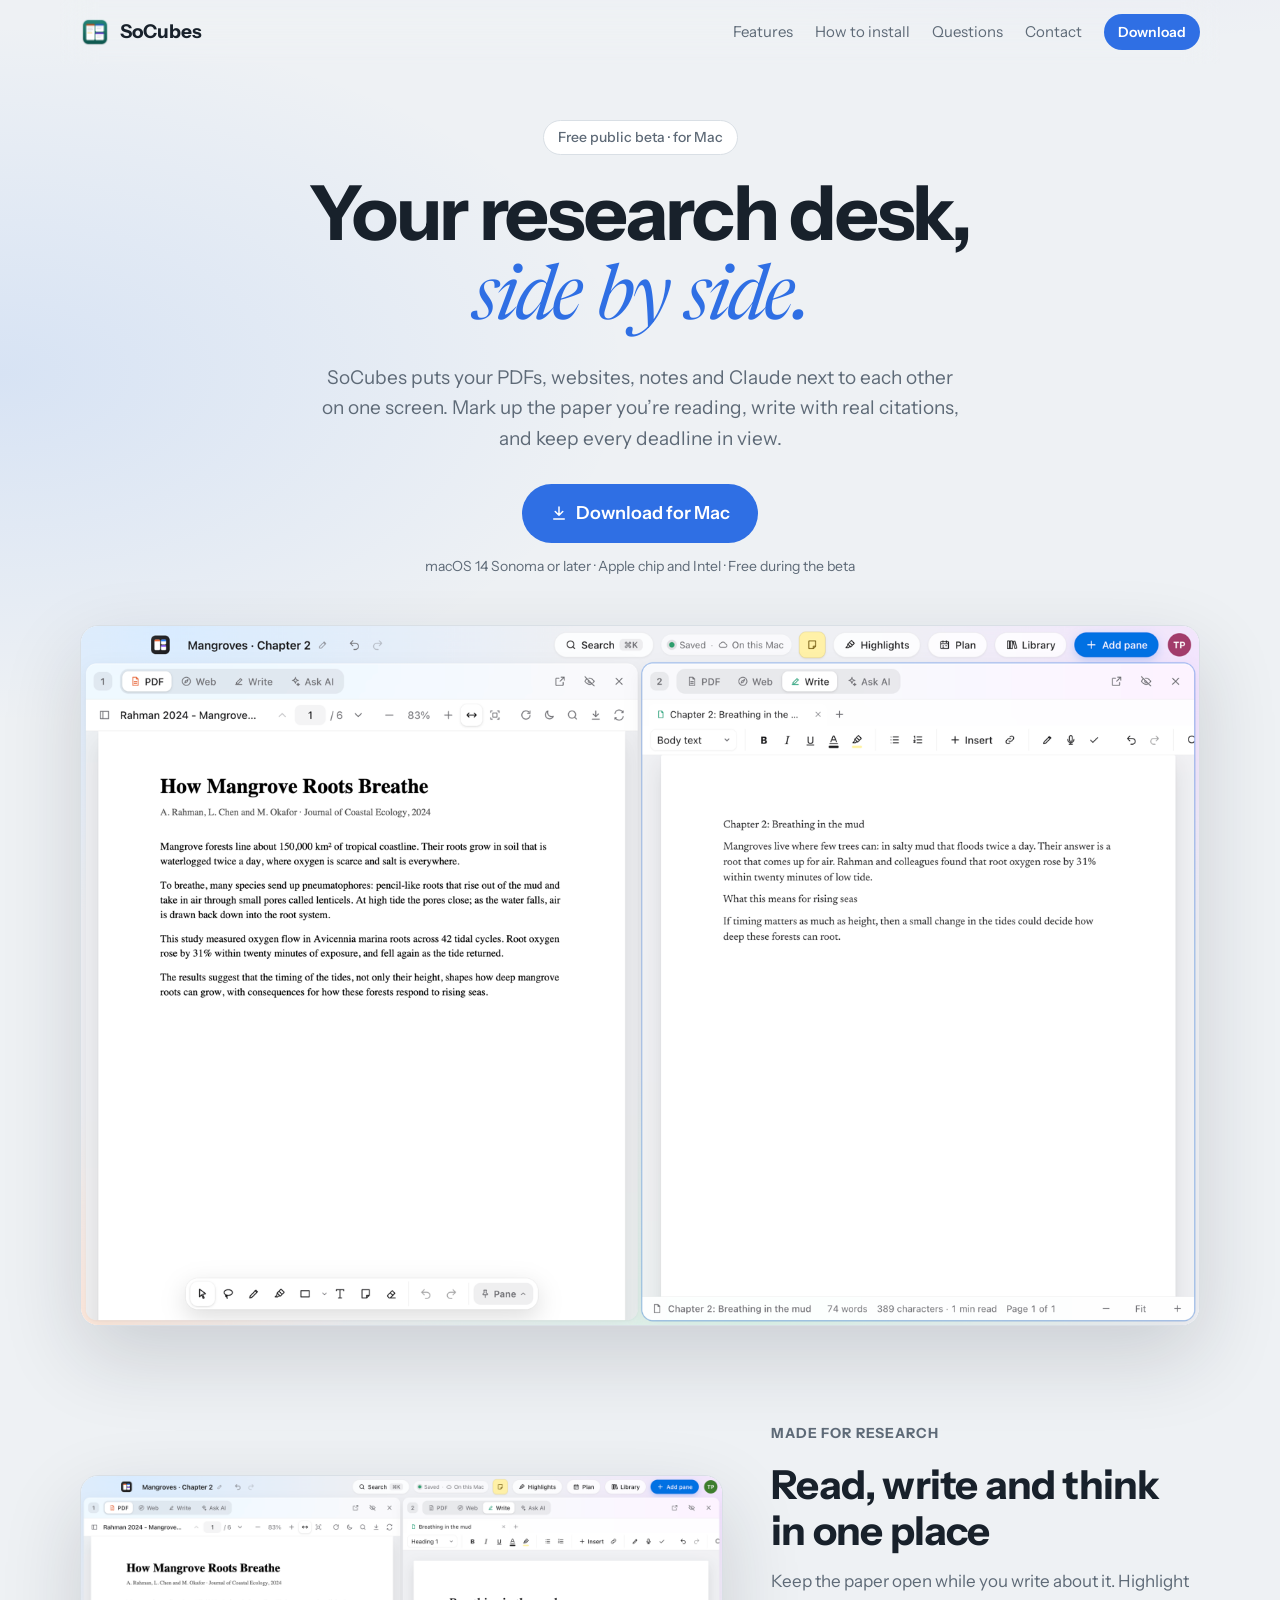
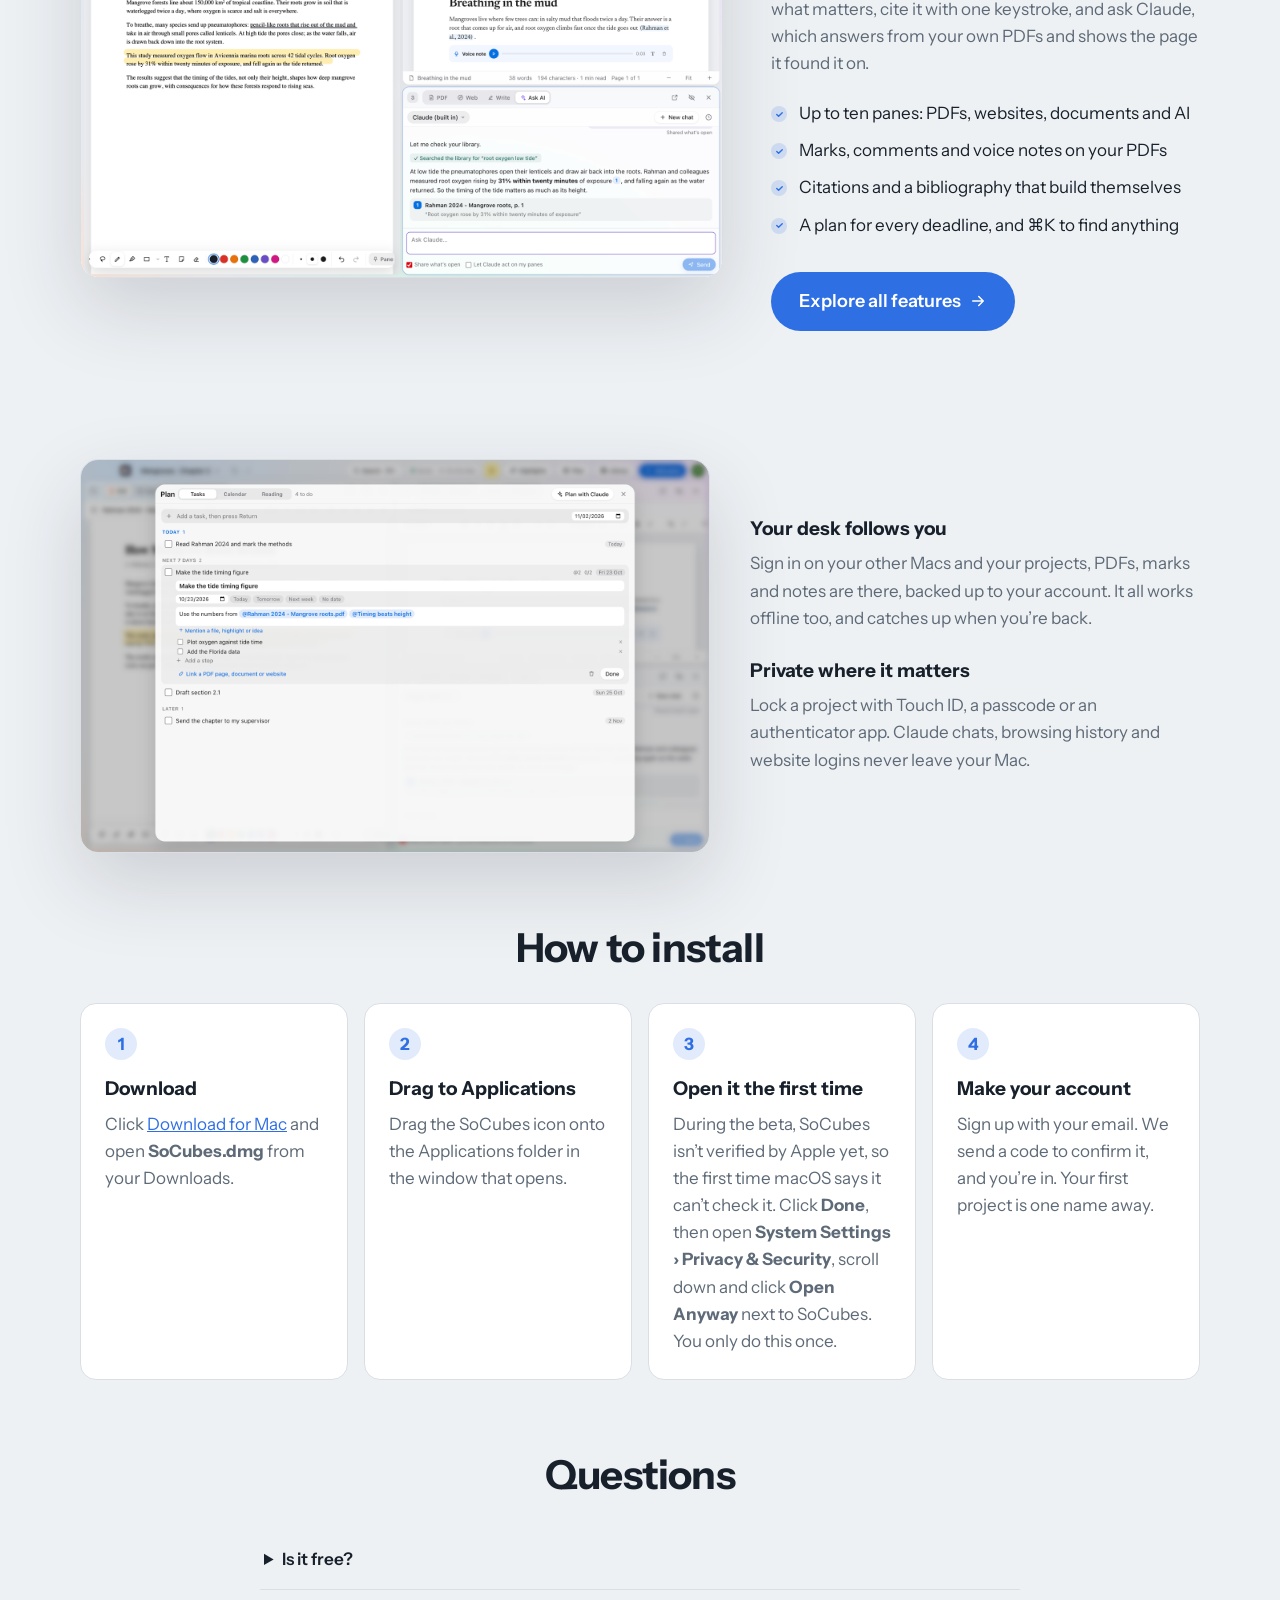
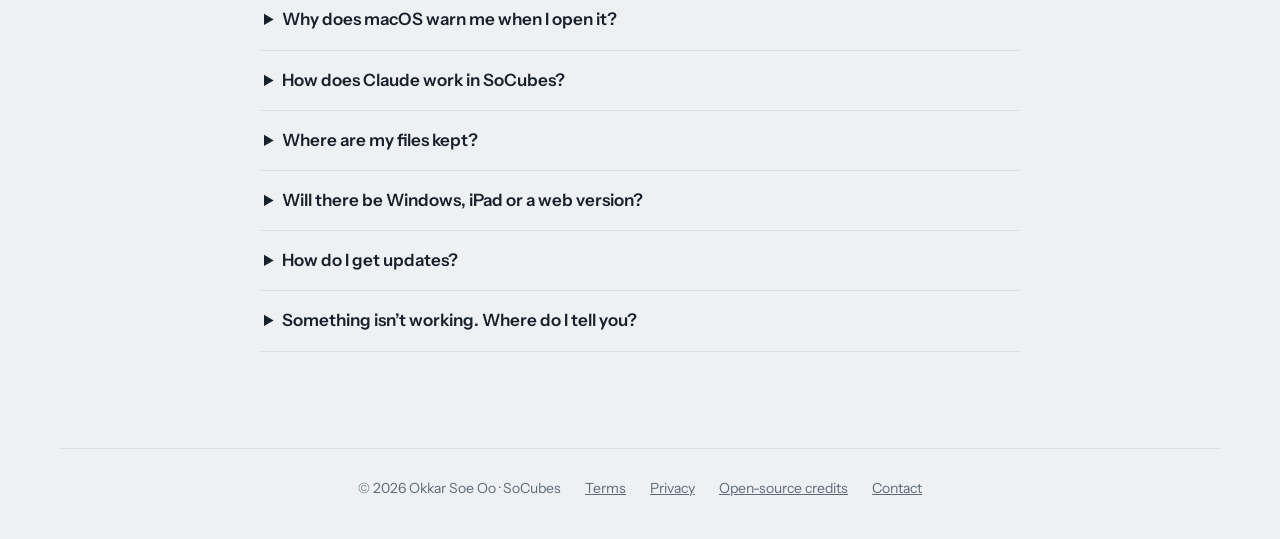
==== commit 35a9c3dd: "Features page and showcase Co-Authored-By: Claude Opus 5.5 <noreply@anthropic.com>" ====
--- a/index.html
+++ b/index.html
@@ -33,7 +33,7 @@
         SoCubes
       </a>
       <nav class="top__nav" aria-label="Site">
-        <a href="#features">Features</a>
+        <a href="features.html">Features</a>
         <a href="#install">How to install</a>
         <a href="#questions">Questions</a>
         <a href="contact.html">Contact</a>
@@ -80,81 +80,67 @@
         </figure>
       </section>
 
-      <section class="features" id="features">
-        <h2>Everything for one piece of research, on one screen</h2>
-        <div class="grid">
-          <article class="card">
-            <span class="card__dot" style="--dot: #e5673a"></span>
-            <h3>Up to ten panes</h3>
-            <p>
-              Split the screen into PDFs, websites, documents and AI chats. Drag to resize or swap.
-              Reopen a project and everything is exactly where you left it.
-            </p>
-          </article>
-          <article class="card">
-            <span class="card__dot" style="--dot: #e5673a"></span>
-            <h3>Mark up PDFs</h3>
-            <p>
-              Pen, highlighter, shapes, sticky comments and voice notes, with words written out for
-              you. Download the PDF with your marks in it.
-            </p>
-          </article>
-          <article class="card">
-            <span class="card__dot" style="--dot: #24a37d"></span>
-            <h3>Write with citations</h3>
-            <p>
-              A proper writer with styles, comments and page layout. Type @ to cite a paper; the
-              bibliography builds itself in APA, MLA or Chicago. Export to Word.
-            </p>
-          </article>
-          <article class="card">
-            <span class="card__dot" style="--dot: #8a5cf6"></span>
-            <h3>Ask Claude about your library</h3>
-            <p>
-              Claude reads the PDFs in your project and answers with the page it found it on. Check
-              the claims in your draft against your sources. Uses your own Anthropic key.
-            </p>
-          </article>
-          <article class="card">
-            <span class="card__dot" style="--dot: #d9a400"></span>
-            <h3>Plan it</h3>
-            <p>
-              Tasks with dates and checklists, a calendar and a reading list. Mention a paper, a
-              highlight or an idea card right in a task. See this week across every project.
-            </p>
-          </article>
-          <article class="card">
-            <span class="card__dot" style="--dot: #2f7cf6"></span>
-            <h3>A library that finds things</h3>
-            <p>
-              Every file in one place, with folders, tags and a reading list. ⌘K searches every
-              PDF, note, comment and voice note. Save any web page as a PDF to cite.
-            </p>
-          </article>
+      <section class="showcase" id="features">
+        <figure class="shot showcase__shot">
+          <img
+            src="images/f-claude.png"
+            alt="A paper, a chapter being written and Claude answering with the page it found, side by side"
+            width="1600"
+            height="1000"
+            loading="lazy"
+          />
+        </figure>
+        <div class="showcase__text">
+          <p class="eyebrow">Made for research</p>
+          <h2>Read, write and think in one place</h2>
+          <p>
+            Keep the paper open while you write about it. Highlight what matters, cite it with one
+            keystroke, and ask Claude, which answers from your own PDFs and shows the page it found
+            it on.
+          </p>
+          <ul class="ticks">
+            <li>Up to ten panes: PDFs, websites, documents and AI</li>
+            <li>Marks, comments and voice notes on your PDFs</li>
+            <li>Citations and a bibliography that build themselves</li>
+            <li>A plan for every deadline, and ⌘K to find anything</li>
+          </ul>
+          <a class="button button--big" href="features.html">
+            Explore all features
+            <svg width="18" height="18" viewBox="0 0 24 24" aria-hidden="true">
+              <path
+                d="M5 12h14M13 6l6 6-6 6"
+                fill="none"
+                stroke="currentColor"
+                stroke-width="2"
+                stroke-linecap="round"
+                stroke-linejoin="round"
+              />
+            </svg>
+          </a>
         </div>
-
-        <div class="split">
-          <figure class="shot">
-            <img
-              src="images/plan.png"
-              alt="The plan: tasks due today, this week and later"
-              width="1600"
-              height="1000"
-              loading="lazy"
-            />
-          </figure>
-          <div class="split__text">
-            <h3>Your desk follows you</h3>
-            <p>
-              Sign in on your other Macs and your projects, PDFs, marks and notes are there, backed
-              up to your account. It all works offline too, and catches up when you’re back.
-            </p>
-            <h3>Private where it matters</h3>
-            <p>
-              Lock a project with Touch ID, a passcode or an authenticator app. Claude chats,
-              browsing history and website logins never leave your Mac.
-            </p>
-          </div>
+      </section>
+
+      <section class="split split--reverse">
+        <figure class="shot">
+          <img
+            src="images/f-plan.png"
+            alt="The plan: tasks with dates, a checklist, and a paper and an idea mentioned in a task"
+            width="1600"
+            height="1000"
+            loading="lazy"
+          />
+        </figure>
+        <div class="split__text">
+          <h3>Your desk follows you</h3>
+          <p>
+            Sign in on your other Macs and your projects, PDFs, marks and notes are there, backed up
+            to your account. It all works offline too, and catches up when you’re back.
+          </p>
+          <h3>Private where it matters</h3>
+          <p>
+            Lock a project with Touch ID, a passcode or an authenticator app. Claude chats,
+            browsing history and website logins never leave your Mac.
+          </p>
         </div>
       </section>
 
--- a/style.css
+++ b/style.css
@@ -453,3 +453,129 @@
 .legal li {
   line-height: 1.65;
 }
+
+/* ---------- Showcase (home) and the Features page ---------- */
+
+.showcase {
+  display: grid;
+  grid-template-columns: minmax(0, 1.5fr) minmax(0, 1fr);
+  align-items: center;
+  gap: 48px;
+}
+
+.showcase__text h2 {
+  text-align: left;
+  margin-bottom: 14px;
+}
+
+.showcase__text > p {
+  margin: 0 0 18px;
+  color: var(--muted);
+}
+
+.eyebrow {
+  margin: 0 0 8px;
+  color: var(--accent);
+  font-size: 14px;
+  font-weight: 700;
+  letter-spacing: 0.06em;
+  text-transform: uppercase;
+}
+
+.ticks {
+  margin: 0 0 28px;
+  padding: 0;
+  list-style: none;
+}
+
+.ticks li {
+  position: relative;
+  padding: 5px 0 5px 28px;
+}
+
+.ticks li::before {
+  content: '';
+  position: absolute;
+  left: 0;
+  top: 11px;
+  width: 16px;
+  height: 16px;
+  border-radius: 50%;
+  background: color-mix(in srgb, var(--accent) 16%, transparent)
+    url("data:image/svg+xml,%3Csvg xmlns='http://www.w3.org/2000/svg' viewBox='0 0 24 24'%3E%3Cpath d='M6 12l4 4 8-8' fill='none' stroke='%232f6fe4' stroke-width='3' stroke-linecap='round' stroke-linejoin='round'/%3E%3C/svg%3E")
+    center / 11px no-repeat;
+}
+
+.split--reverse {
+  grid-template-columns: minmax(0, 1.4fr) minmax(0, 1fr);
+}
+
+.feature {
+  display: grid;
+  grid-template-columns: minmax(0, 1.5fr) minmax(0, 1fr);
+  align-items: center;
+  gap: 48px;
+  padding: 64px 0 0;
+}
+
+.feature:nth-of-type(even) .shot {
+  order: 2;
+}
+
+.feature__text h2 {
+  text-align: left;
+  margin-bottom: 12px;
+}
+
+.feature__text > p {
+  margin: 0 0 16px;
+  color: var(--muted);
+}
+
+.feature__text .ticks {
+  margin-bottom: 0;
+}
+
+.page-hero {
+  padding: 48px 0 8px;
+  text-align: center;
+}
+
+.page-hero h1 {
+  font-size: clamp(36px, 6vw, 60px);
+}
+
+.more {
+  padding-top: 80px;
+}
+
+.cta {
+  margin-top: 80px;
+  padding: 48px 24px;
+  border: 1px solid var(--line);
+  border-radius: 20px;
+  background: var(--surface);
+  text-align: center;
+}
+
+.cta h2 {
+  margin-bottom: 10px;
+}
+
+.cta p {
+  margin: 0 0 24px;
+  color: var(--muted);
+}
+
+@media (max-width: 860px) {
+  .showcase,
+  .feature,
+  .split--reverse {
+    grid-template-columns: 1fr;
+    gap: 28px;
+  }
+
+  .feature:nth-of-type(even) .shot {
+    order: 0;
+  }
+}
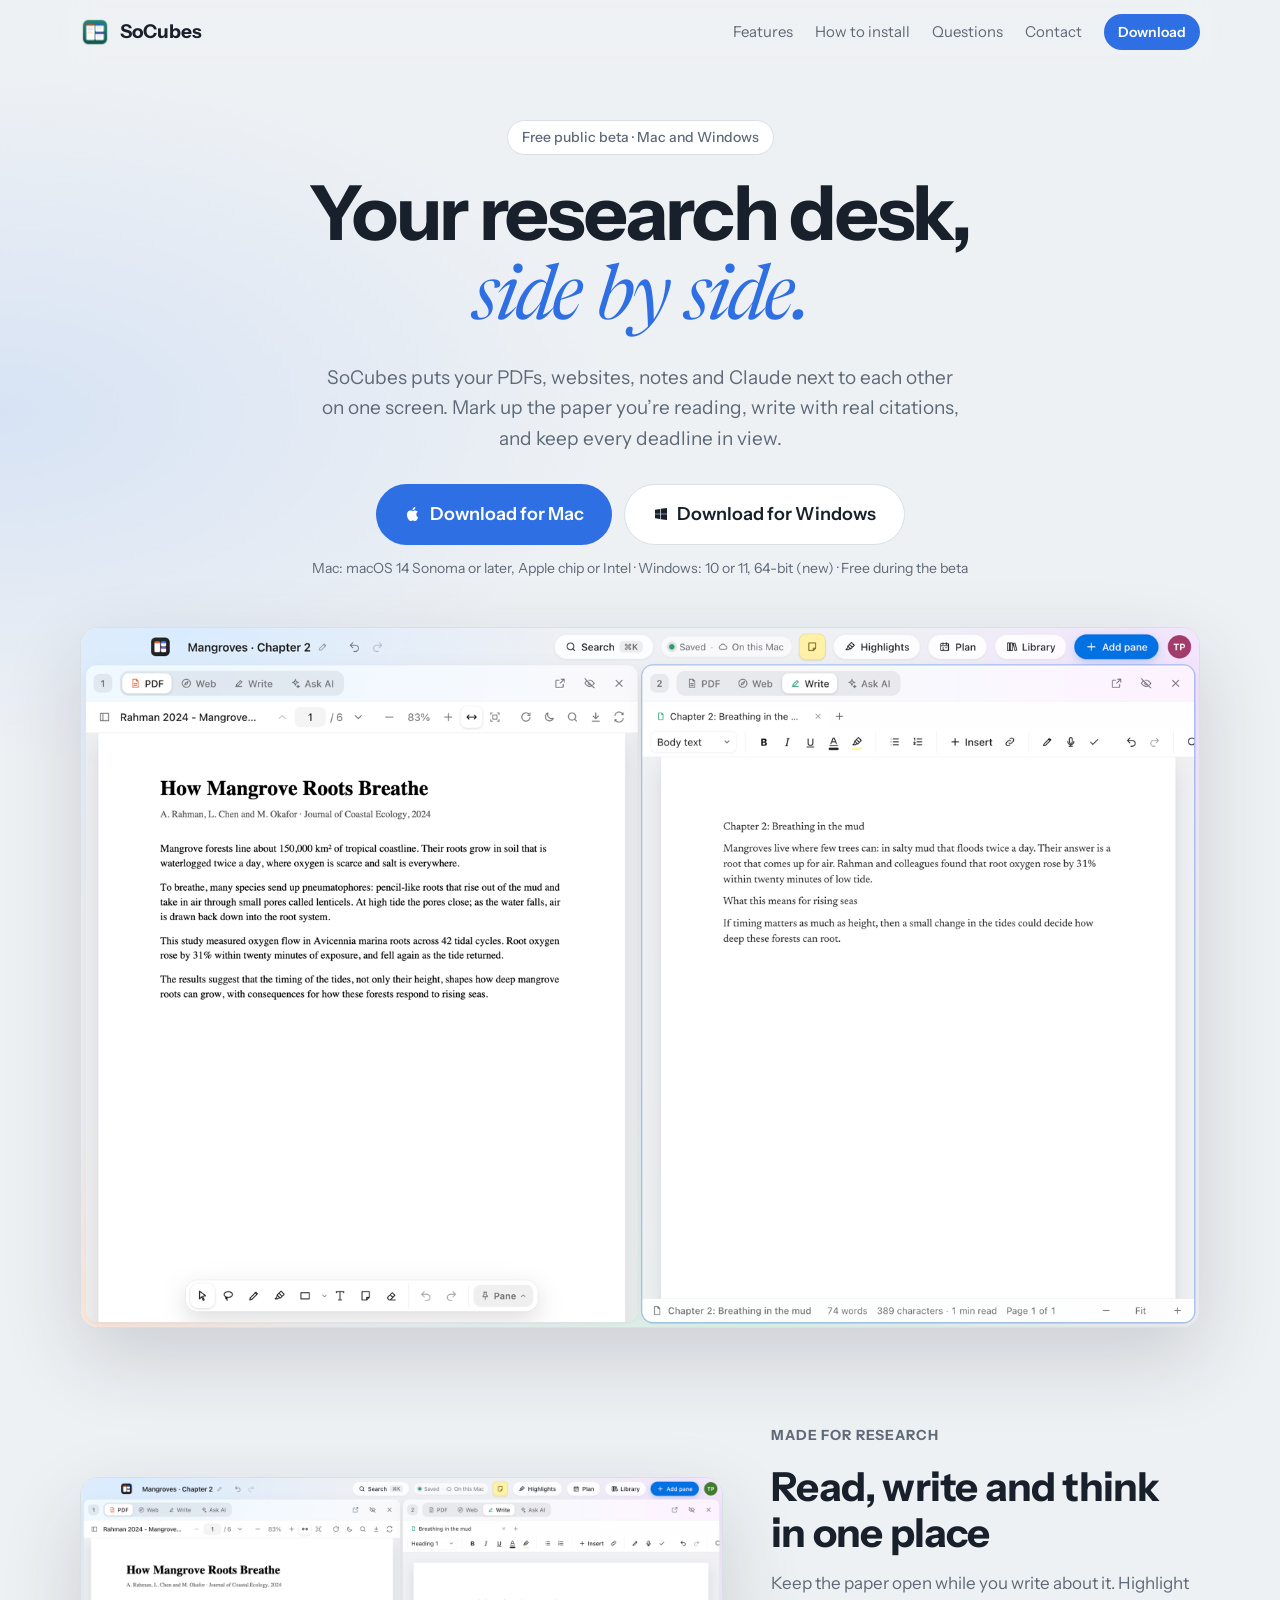
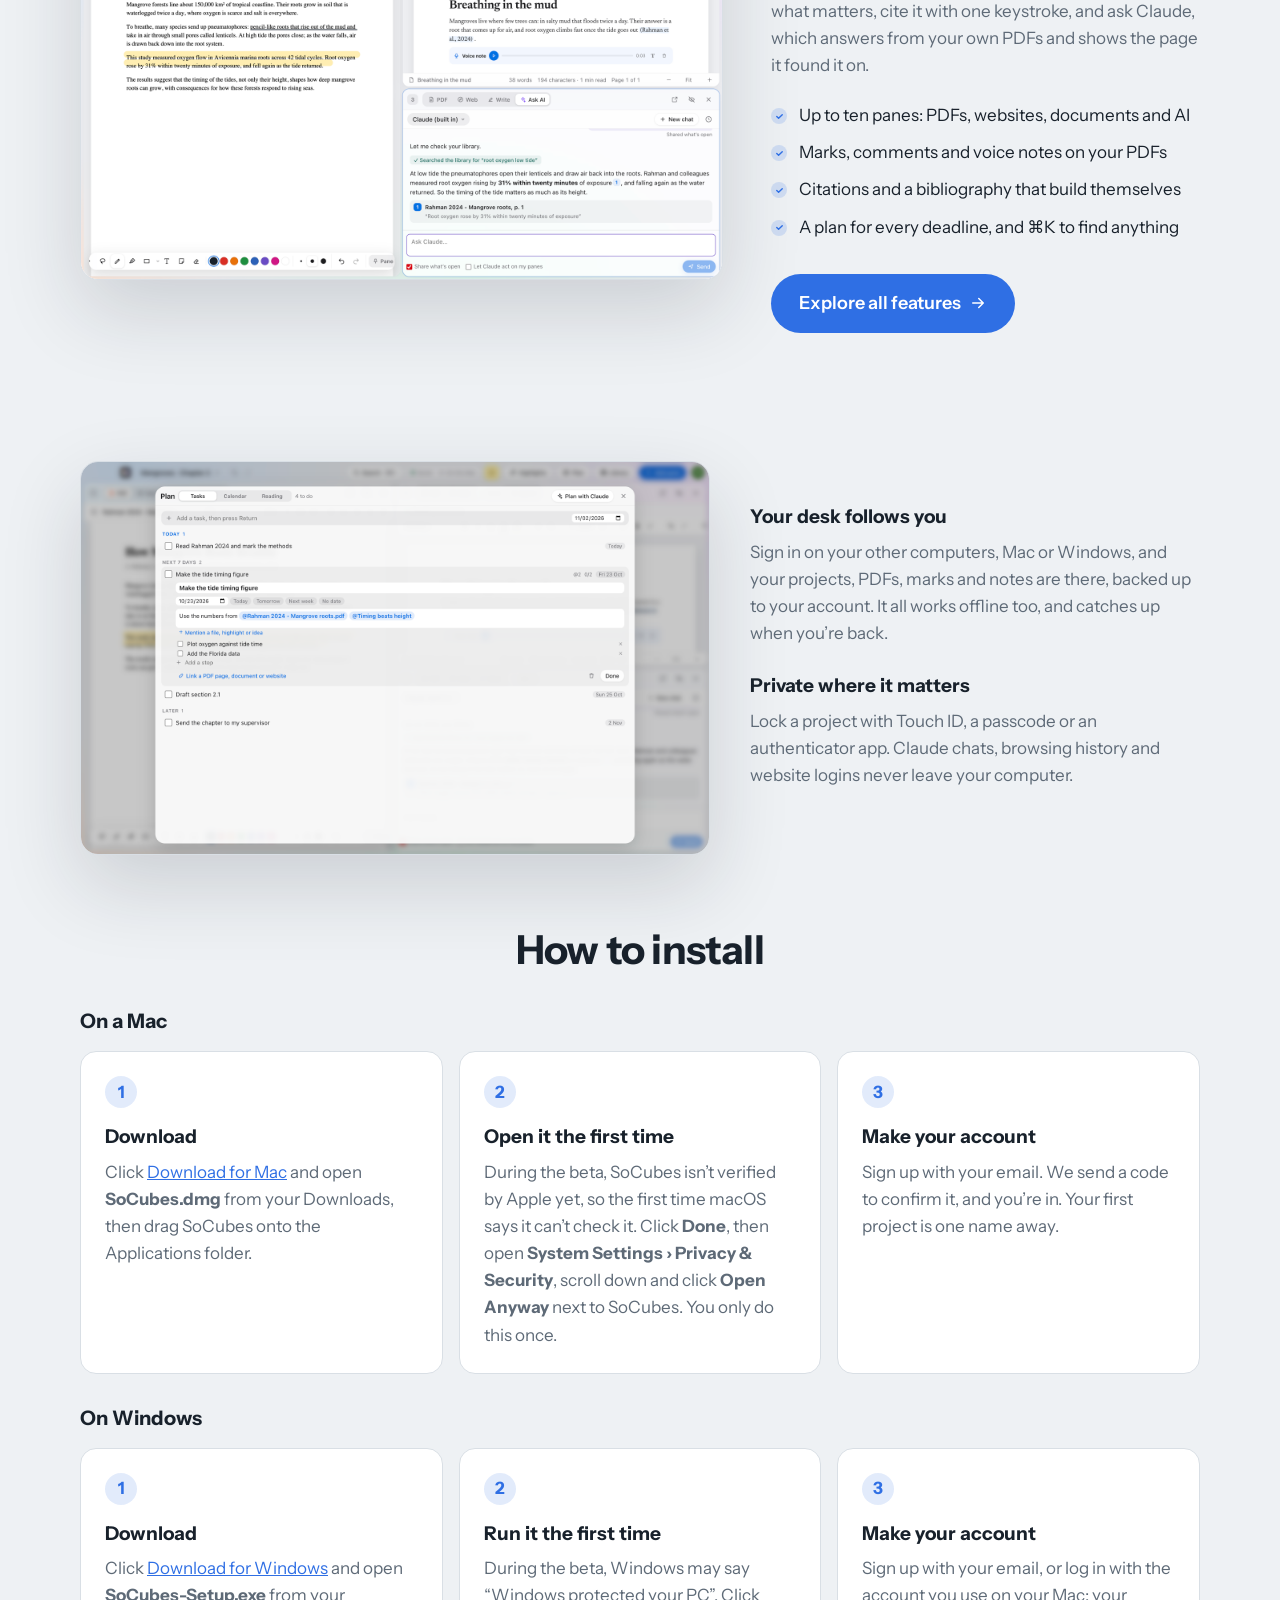
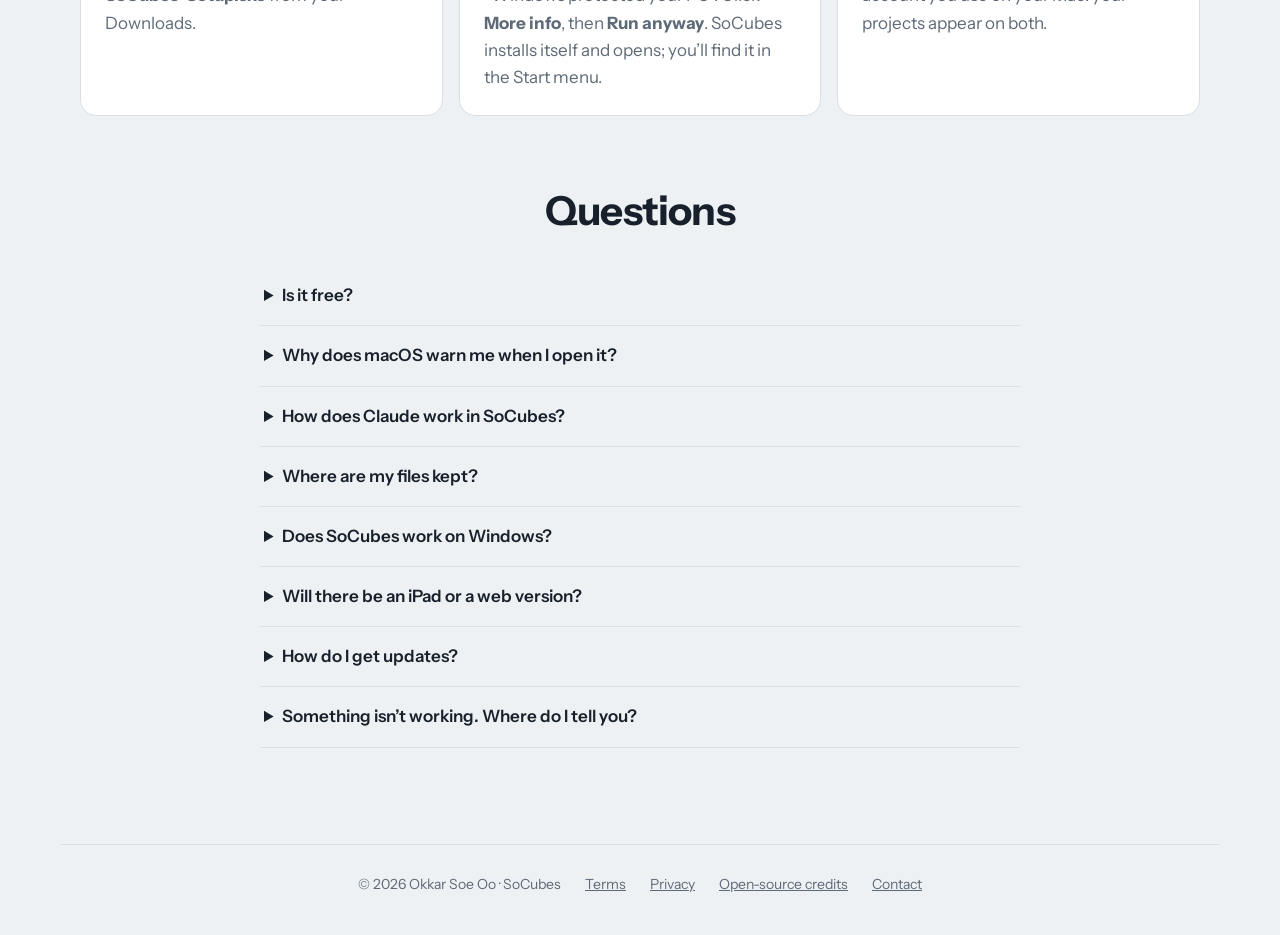
==== commit c843dc10: "Windows downloads Co-Authored-By: Claude Opus 5.5 <noreply@anthropic.com>" ====
--- a/index.html
+++ b/index.html
@@ -6,12 +6,12 @@
     <title>SoCubes · Your research desk, side by side</title>
     <meta
       name="description"
-      content="SoCubes puts your PDFs, websites, notes and Claude side by side on your Mac. Mark up papers, write with citations, plan your deadlines. Free while in beta."
+      content="SoCubes puts your PDFs, websites, notes and Claude side by side on your Mac or PC. Mark up papers, write with citations, plan your deadlines. Free while in beta."
     />
     <meta property="og:title" content="SoCubes · Your research desk, side by side" />
     <meta
       property="og:description"
-      content="PDFs, websites, notes and Claude side by side on your Mac. Free while in beta."
+      content="PDFs, websites, notes and Claude side by side on your Mac or PC. Free while in beta."
     />
     <meta property="og:image" content="https://socubes.space/images/workspace.png" />
     <meta property="og:url" content="https://socubes.space/" />
@@ -43,31 +43,26 @@
 
     <main>
       <section class="hero">
-        <p class="pill">Free public beta · for Mac</p>
+        <p class="pill">Free public beta · Mac and Windows</p>
         <h1>Your research desk,<br /><em>side by side.</em></h1>
         <p class="hero__lead">
           SoCubes puts your PDFs, websites, notes and Claude next to each other on one screen. Mark up
           the paper you’re reading, write with real citations, and keep every deadline in view.
         </p>
         <div class="hero__actions" id="download">
-          <a
-            class="button button--big"
-            href="/download"
-          >
-            <svg width="18" height="18" viewBox="0 0 24 24" aria-hidden="true">
-              <path
-                d="M12 4v11M7 10l5 5 5-5M5 20h14"
-                fill="none"
-                stroke="currentColor"
-                stroke-width="2"
-                stroke-linecap="round"
-                stroke-linejoin="round"
-              />
-            </svg>
-            Download for Mac
-          </a>
+          <div class="hero__buttons">
+            <a class="button button--big" href="/download">
+              <svg width="18" height="18" viewBox="0 0 24 24" aria-hidden="true"><path d="M16.4 12.6c0-2.3 1.9-3.4 2-3.5-1.1-1.6-2.8-1.8-3.4-1.8-1.4-.1-2.8.9-3.5.9s-1.8-.9-3-.8c-1.5 0-3 .9-3.8 2.3-1.6 2.8-.4 7 1.2 9.3.8 1.1 1.7 2.4 2.9 2.3 1.2 0 1.6-.7 3-.7s1.8.7 3 .7c1.3 0 2.1-1.1 2.8-2.3.9-1.3 1.3-2.6 1.3-2.6s-2.5-1-2.5-3.8zM14.1 5.8c.6-.8 1.1-1.9.9-3-1 0-2.1.6-2.8 1.4-.6.7-1.1 1.8-1 2.9 1.1.1 2.2-.5 2.9-1.3z" fill="currentColor"/></svg>
+              Download for Mac
+            </a>
+            <a class="button button--big button--ghost" href="/download/windows">
+              <svg width="16" height="16" viewBox="0 0 24 24" aria-hidden="true"><path d="M3 5.5l7.5-1v7H3zM11.5 4.3L21 3v8.5h-9.5zM3 12.5h7.5v7L3 18.5zM11.5 12.5H21V21l-9.5-1.3z" fill="currentColor"/></svg>
+              Download for Windows
+            </a>
+          </div>
           <p class="hero__small">
-            macOS 14 Sonoma or later · Apple chip and Intel · Free during the beta
+            Mac: macOS 14 Sonoma or later, Apple chip or Intel · Windows: 10 or 11, 64-bit (new)
+            · Free during the beta
           </p>
         </div>
         <figure class="shot shot--hero">
@@ -133,30 +128,27 @@
         <div class="split__text">
           <h3>Your desk follows you</h3>
           <p>
-            Sign in on your other Macs and your projects, PDFs, marks and notes are there, backed up
+            Sign in on your other computers, Mac or Windows, and your projects, PDFs, marks and notes are there, backed up
             to your account. It all works offline too, and catches up when you’re back.
           </p>
           <h3>Private where it matters</h3>
           <p>
             Lock a project with Touch ID, a passcode or an authenticator app. Claude chats,
-            browsing history and website logins never leave your Mac.
+            browsing history and website logins never leave your computer.
           </p>
         </div>
       </section>
 
       <section class="install" id="install">
         <h2>How to install</h2>
+        <h3 class="steps__os">On a Mac</h3>
         <ol class="steps">
           <li>
             <h3>Download</h3>
             <p>
-              Click <a href="#download">Download for Mac</a> and open <b>SoCubes.dmg</b> from your
-              Downloads.
-            </p>
-          </li>
-          <li>
-            <h3>Drag to Applications</h3>
-            <p>Drag the SoCubes icon onto the Applications folder in the window that opens.</p>
+              Click <a href="/download">Download for Mac</a> and open <b>SoCubes.dmg</b> from your
+              Downloads, then drag SoCubes onto the Applications folder.
+            </p>
           </li>
           <li>
             <h3>Open it the first time</h3>
@@ -175,6 +167,31 @@
             </p>
           </li>
         </ol>
+        <h3 class="steps__os">On Windows</h3>
+        <ol class="steps">
+          <li>
+            <h3>Download</h3>
+            <p>
+              Click <a href="/download/windows">Download for Windows</a> and open
+              <b>SoCubes-Setup.exe</b> from your Downloads.
+            </p>
+          </li>
+          <li>
+            <h3>Run it the first time</h3>
+            <p>
+              During the beta, Windows may say “Windows protected your PC”. Click
+              <b>More info</b>, then <b>Run anyway</b>. SoCubes installs itself and opens; you’ll
+              find it in the Start menu.
+            </p>
+          </li>
+          <li>
+            <h3>Make your account</h3>
+            <p>
+              Sign up with your email, or log in with the account you use on your Mac: your
+              projects appear on both.
+            </p>
+          </li>
+        </ol>
       </section>
 
       <section class="faq" id="questions">
@@ -194,21 +211,30 @@
         <details>
           <summary>How does Claude work in SoCubes?</summary>
           <p>
-            You add your own key from Anthropic in Settings. It’s kept in your Mac’s Keychain, and
-            your questions go from your Mac straight to Anthropic. You can also sign in to ChatGPT,
+            You add your own key from Anthropic in Settings. It’s locked in your computer’s own secure storage, and
+            your questions go from your computer straight to Anthropic. You can also sign in to ChatGPT,
             Gemini, Perplexity, Grok or Copilot right inside a pane.
           </p>
         </details>
         <details>
           <summary>Where are my files kept?</summary>
           <p>
-            On your Mac first, and backed up to your SoCubes account so they appear on your other
-            Macs. Only you can see them. Read the <a href="privacy.html">privacy page</a> for the
+            On your computer first, and backed up to your SoCubes account so they appear on your
+            other computers. Only you can see them. Read the <a href="privacy.html">privacy page</a> for the
             details.
           </p>
         </details>
         <details>
-          <summary>Will there be Windows, iPad or a web version?</summary>
+          <summary>Does SoCubes work on Windows?</summary>
+          <p>
+            Yes, as a new beta for Windows 10 and 11. It’s the same app with the same account, so a
+            project made on your Mac opens on your PC. A few Mac extras aren’t on Windows yet: the
+            desktop widget, Touch ID, and writing out voice notes as words (the recordings still
+            save and play).
+          </p>
+        </details>
+        <details>
+          <summary>Will there be an iPad or a web version?</summary>
           <p>Yes, they’re on the way, with the same account, so your desk follows you there too.</p>
         </details>
         <details>
--- a/style.css
+++ b/style.css
@@ -579,3 +579,31 @@
     order: 0;
   }
 }
+
+/* ---------- Mac and Windows downloads ---------- */
+
+.hero__buttons {
+  display: flex;
+  flex-wrap: wrap;
+  justify-content: center;
+  gap: 12px;
+}
+
+.button--ghost {
+  border: 1px solid var(--line);
+  background: var(--surface);
+  color: var(--ink);
+}
+
+.button--ghost:hover {
+  box-shadow: 0 10px 24px rgb(24 33 43 / 12%);
+}
+
+.steps__os {
+  margin: 28px 0 14px;
+  font-size: 20px;
+}
+
+.steps__os:first-of-type {
+  margin-top: 0;
+}
